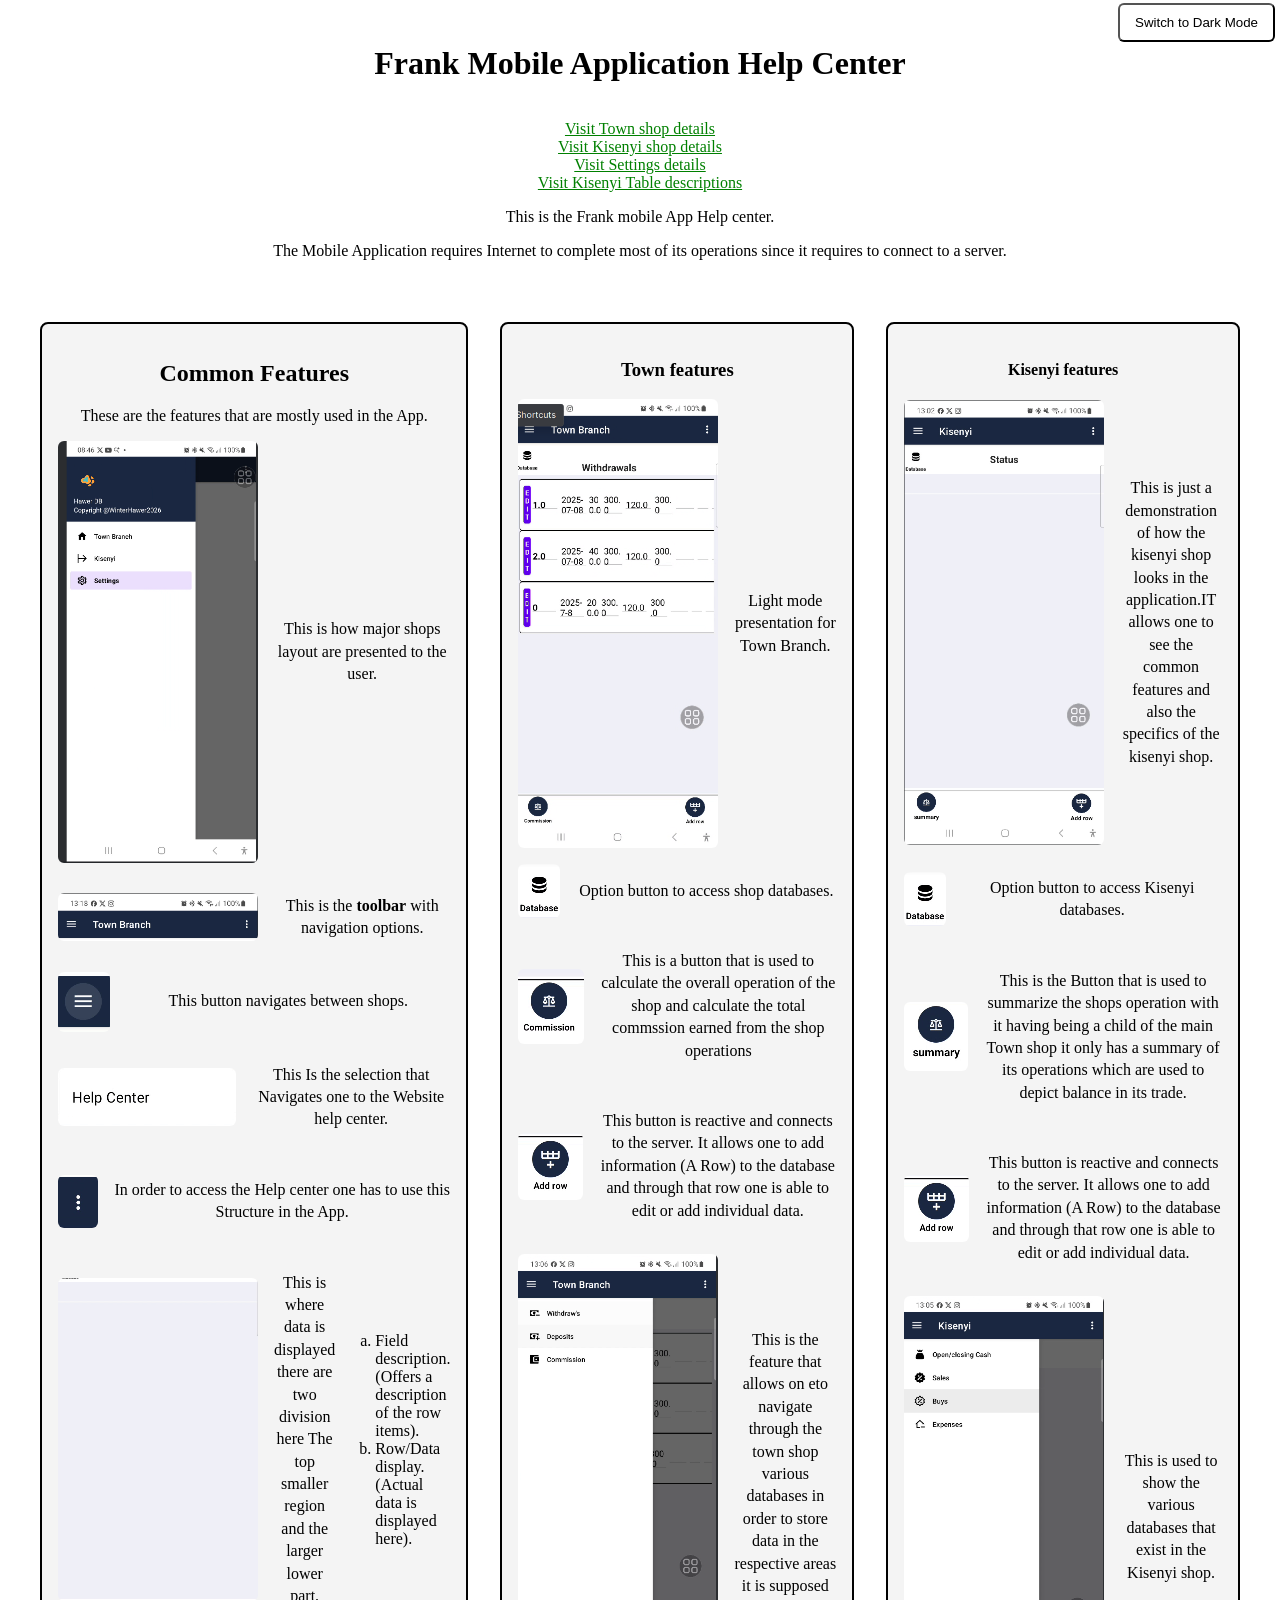
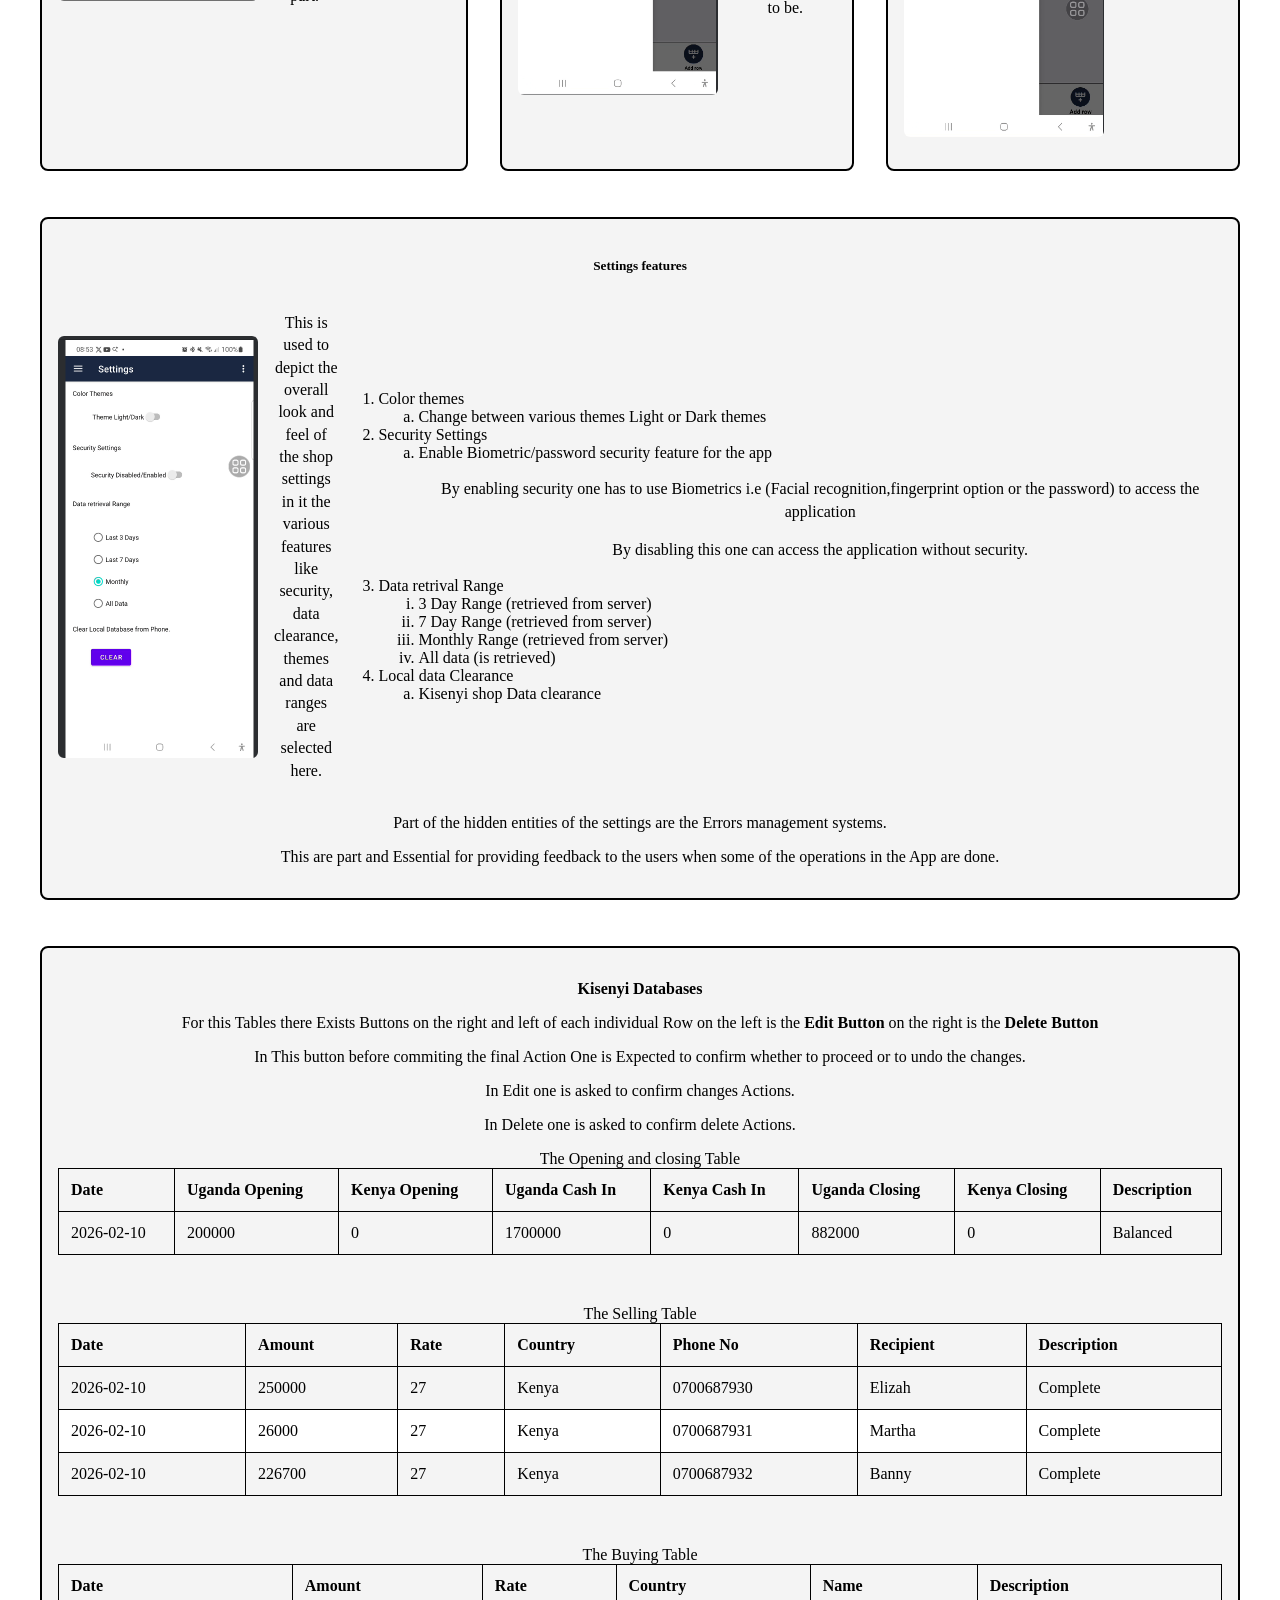
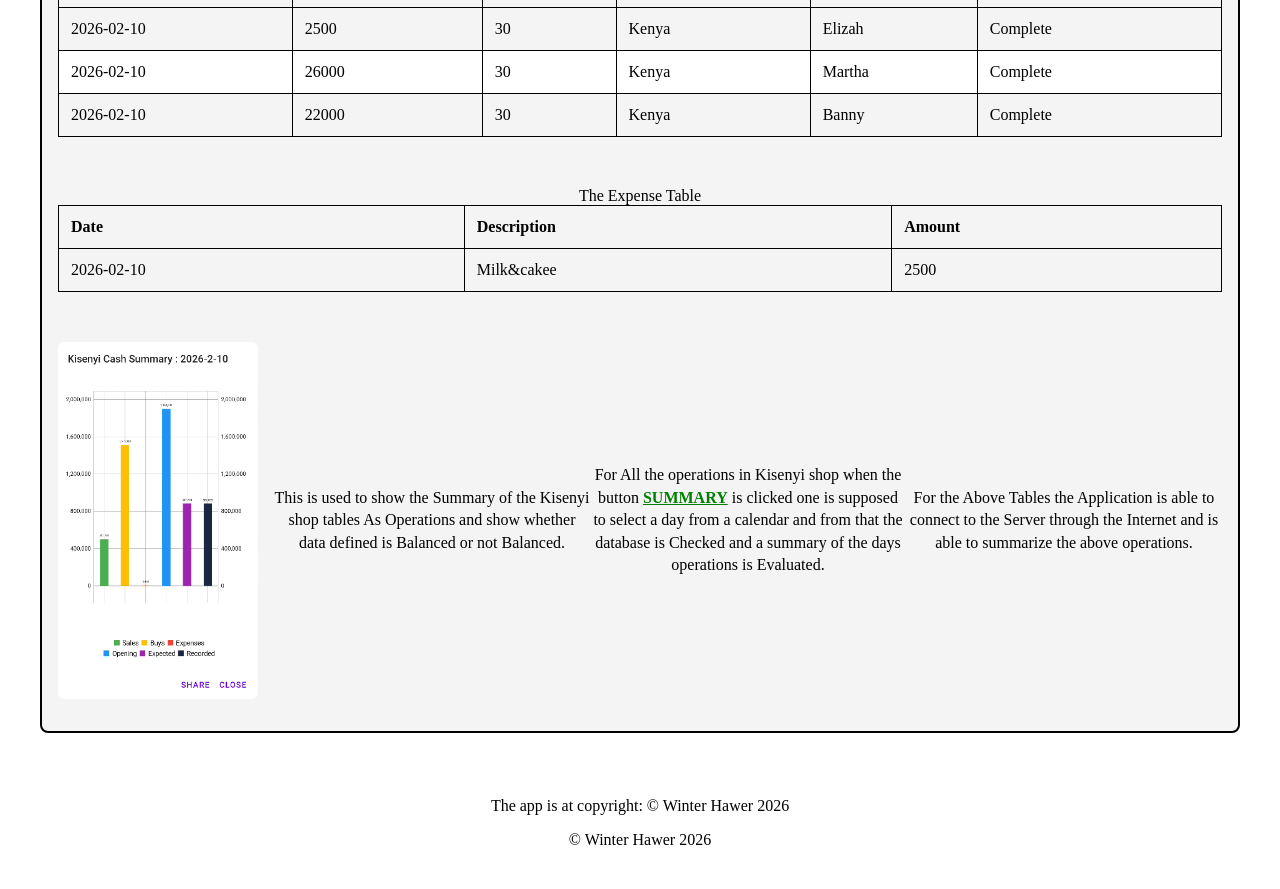
==== index.html @ 09b52923 "Update and rename helpcenter.html to index.html" ====
<!DOCTYPE html>
<html lang="en">
<head>
  <meta charset="utf-8">
  <meta name="viewport" content="width=device-width, initial-scale=1">
  <title>Help</title>
  <link rel="stylesheet" href="helpcentercss.css"> 
</head>

<body class="light">

<header>

    <h1>Frank Mobile Application Help Center</h1>
      <center>
    <button id="themeBtn">Switch to Dark Mode</button>
  </center>
</header>

<center>
<a href="#townsection">Visit Town shop details</a><br>
<a href="#kisenyisection">Visit Kisenyi shop details</a><br>
<a href="#settingssection">Visit Settings details</a><br>
<a href="#kisenyitablessection">Visit Kisenyi Table descriptions</a><br>
</center>

<center> <p>This is the Frank mobile App Help center.</p> </center>
<p>The Mobile Application requires Internet to complete most of its operations since it requires to connect to a server.</p>

<main>
  <div class="common">
    <h2>Common Features</h2>
    <p>These are the features that are mostly used in the App.</p>
    <div class="image-text">
      <img src="images/main option light.png"
           data-light="images/main option light.png"
           data-dark="images/main option dark.png"
           alt="Main option">
      <p>This is how major shops layout are presented to the user.</p>
    </div>


    <div class="image-text">
      <img src="images/toolbar.png"
           data-light="images/toolbar.png"
           data-dark="images/toolbar dark.png"
           alt="Toolbar">
      <p>This is the <b>toolbar</b> with navigation options.</p>
    </div>

  <div class="image-text">
      <img src="images/shops navigation.png"
           data-light="images/shops navigation.png"
           data-dark="images/shops navigation dark.png"
           alt="Shops navigation">
      <p>This button navigates between shops.</p>
    </div>


  <div class="image-text">
      <img src="images/helpcenter_light.png"
           data-light="images/helpcenter_light.png"
           data-dark="images/helpcenter_dark.png"
           alt="Shops navigation">
      <p>This Is the selection that Navigates one to the Website help center.</p>
    </div>

      <div class="image-text">
      <img src="images/helpcenter_access_light.png"
           data-light="images/helpcenter_access_light.png"
           data-dark="images/helpcenter_access_dark.png"
           alt="Shops navigation">
      <p>In order to access the Help center one has to use this Structure in the App.</p>
    </div>

    <div class="image-text">
      <img src="images/recycler_light.png"
           data-light="images/recycler_light.png"
           data-dark="images/recycler_dark.png"
           alt="Shops navigation">
      <p>This is where data is displayed there are two division here The top smaller region and the larger lower part.</p>
      <ol type="a">
        <li>Field description. (Offers a description of the row items).</li>
        <li>Row/Data display. (Actual data is displayed here).</li>
      </ol>
    </div>
  
  </div>



  <div class="townindividual" id="townsection">
    <h3>Town features</h3>
    <div class="image-text">
      <img src="images/town_light entry.png"
           data-light="images/town_light entry.png"
           data-dark="images/town entry.png"
           alt="Town entry">
      <p>Light mode presentation for Town Branch.</p>
    </div>

    <div class="image-text">
      <img src="images/databases.png"
           data-light="images/databases.png"
           data-dark="images/databases dark.png"
           alt="Databases">
      <p>Option button to access shop databases.</p>
    </div>

    <div class="image-text">
      <img src="images/commission.png"
           data-light="images/commission.png"
           data-dark="images/commission dark.png"
           alt="Commission">
           <p>This is a button that is used to calculate the overall operation of the shop and calculate the total commssion earned from the shop operations</p>
    </div>

    <div class="image-text">
      <img src="images/add row.png"
           data-light="images/add row.png"
           data-dark="images/add row dark.png"
           alt="Add row">
           <p>This button is reactive and connects to the server. It allows one to add information (A Row) to the database and through that row one is able to edit or add individual data.</p>
    </div>

    <div class="image-text">
      <img src="images/town option light.png"
           data-light="images/town option light.png"
           data-dark="images/town option dark.png"
           alt="Town option">
           <p>This is the feature that allows on eto navigate through the town shop various databases in order to store data in the respective areas it is supposed to be.</p>
    </div>
  </div>



  <div class="kisenyiindividual" id="kisenyisection">
    <h4>Kisenyi features</h4>
    <div class="image-text">
      <img src="images/kisenyi_light entry.png"
           data-light="images/kisenyi_light entry.png"
           data-dark="images/kisenyi entry.png"
           alt="Kisenyi entry">
           <p>This is just a demonstration of how the kisenyi shop looks in the application.IT allows one to see the common features and also the specifics of the kisenyi shop.</p>
    </div>

    <div class="image-text">
      <img src="images/databases.png"
           data-light="images/databases.png"
           data-dark="images/databases dark.png"
           alt="Databases Kisenyi">
      <p>Option button to access Kisenyi databases.</p>
    </div>

    <div class="image-text">
      <img src="images/summary.png"
           data-light="images/summary.png"
           data-dark="images/summary dark.png"
           alt="Summary" id="summarybtn">
           <p>This is the Button that is used to summarize the shops operation with it having being a child of the main Town shop it only has a summary of its operations which are used to depict balance in its trade.</p>
    </div>

    <div class="image-text">
      <img src="images/add row.png"
           data-light="images/add row.png"
           data-dark="images/add row dark.png"
           alt="Add row Kisenyi">
             <p>This button is reactive and connects to the server. It allows one to add information (A Row) to the database and through that row one is able to edit or add individual data.</p>
    </div>

    <div class="image-text">
      <img src="images/kisenyi option light.png"
           data-light="images/kisenyi option light.png"
           data-dark="images/kisenyi option dark.png"
           alt="Kisenyi option">
           <p>This is used to show the various databases that exist in the Kisenyi shop.</p>
    </div>
  </div>

  <div class="settingsindividual" id="settingssection">
    <h5>Settings features</h5>
    <div class="image-text">
      <img src="images/settings_light entry.png"
           data-light="images/settings_light entry.png"
           data-dark="images/settings entry.png"
           alt="Settings entry">

           <p>This is used to depict the overall look and feel of the shop settings in it the various features like security, data clearance, themes and data ranges are selected here.</p>

          <ol type="1">
            <li>Color themes</li>
            <ol type="a">
              <li>Change between various themes Light or Dark themes</li>
            </ol>

             <li>Security Settings</li>
            <ol type="a">
                <li>Enable Biometric/password security feature for the app</li>
                <p>By enabling security one has to use Biometrics i.e (Facial recognition,fingerprint option or the password) to access the application</p>
                <p>By disabling this one can access the application without security.</p>
            </ol>
             <li>Data retrival Range</li>
            <ol type="i">
                <li>3 Day Range (retrieved from server) </li>
                  <li>7 Day Range (retrieved from server) </li>
                    <li>Monthly Range (retrieved from server) </li>
                      <li>All data (is retrieved)</li>
            </ol>
             <li>Local data Clearance</li>
            <ol type="a">
                <li>Kisenyi shop Data clearance</li>
            </ol>

          </ol>
          </div>
          <p>Part of the hidden entities of the settings are the Errors management systems.</p>
          <p>This are part and Essential for providing feedback to the users when some of the operations in the App are done.</p>
  </div>



  <div class="kisenyitables" id="kisenyitablessection">
    <p><b>Kisenyi Databases</b></p>
    <p>For this Tables there Exists Buttons on the right and left of each individual Row on the left is the <b>Edit Button</b> on the right is the <b>Delete Button</b></p>
    <p>In This button before commiting the final Action One is Expected to confirm whether to proceed or to undo the changes.</p>
    <p>In Edit one is asked to confirm changes Actions.</p>
    <p>In Delete one is asked to confirm delete Actions.</p>

<div class="table-container">
<table >
    <caption>The Opening and closing Table</caption>
  <thead>
  <tr>
    <th>Date</th>
    <th>Uganda Opening</th>
    <th>Kenya Opening</th>
    <th>Uganda Cash In</th>
    <th>Kenya Cash In</th>
    <th>Uganda Closing</th>
    <th>Kenya Closing</th>
    <th>Description</th>
  </tr>
  </thead>
  <tbody>
<tr>
   <td>2026-02-10</td>
  <td>200000</td>
  <td>0</td>
  <td>1700000</td>
  <td>0</td>
  <td>882000</td>
  <td>0</td>
  <td>Balanced</td>
 </tr>
</tbody>
</table>
</div>
<br>

<div class="table-container">
<table >
    <caption>The Selling Table</caption>
  <thead>
  <tr>
    <th>Date</th>
    <th>Amount</th>
    <th>Rate</th>
    <th>Country</th>
    <th>Phone No</th>
    <th>Recipient</th>
    <th>Description</th>
   
  </tr>
</thead>
<tbody>
<tr>
  <td>2026-02-10</td>
  <td>250000</td>
  <td>27</td>
  <td>Kenya</td>
  <td>0700687930</td>
  <td>Elizah</td>
  <td>Complete</td>
 
</tr>
<tr>
  <td>2026-02-10</td>
  <td>26000</td>
  <td>27</td>
  <td>Kenya</td>
  <td>0700687931</td>
  <td>Martha</td>
  <td>Complete</td>
 
</tr>
<tr>
  <td>2026-02-10</td>
  <td>226700</td>
  <td>27</td>
  <td>Kenya</td>
  <td>0700687932</td>
  <td>Banny</td>
  <td>Complete</td>
 
</tr>
</tbody>
</table>
</div>
<br>

<div class="table-container">
<table>
    <caption>The Buying Table</caption>
  <thead>
  <tr>
    <th>Date</th>
    <th>Amount</th>
    <th>Rate</th>
    <th>Country</th>
    <th>Name</th>
    <th>Description</th>
     </tr>
     </thead>
     <tbody>
<tr>
  <td>2026-02-10</td>
  <td>2500</td>
  <td>30</td>
  <td>Kenya</td>
  <td>Elizah</td>
  <td>Complete</td>

</tr>
<tr>
  <td>2026-02-10</td>
  <td>26000</td>
  <td>30</td>
  <td>Kenya</td>
  <td>Martha</td>
  <td>Complete</td>

</tr>
<tr>
  <td>2026-02-10</td>
  <td>22000</td>
  <td>30</td>
  <td>Kenya</td>
  <td>Banny</td>
  <td>Complete</td>

</tr>
</tbody>
</table>
</div>
<br>

<div class="table-container">
<table >
  <caption>The Expense Table</caption>
  <thead>
  <tr>
    <th>Date</th>
    <th>Description</th>
    <th>Amount</th>
       </tr>
  </thead>
  <tbody>
<tr>
  <td>2026-02-10</td>
  <td>Milk&cakee</td>
  <td>2500</td>  
</tr>
</tbody>
</table>
</div>

<br>
    <div class="image-text">
      <img src="images/summarylight.png"
           data-light="images/summarylight.png"
           data-dark="images/summarydark.png"
           alt="Kisenyi Summaries">
           <p>This is used to show the Summary of the Kisenyi shop tables As Operations and show whether data defined is Balanced or not Balanced.</p>
           <p>For All the operations in Kisenyi shop when the button <b><a href="#summarybtn">SUMMARY</a></b> is clicked one is supposed to select a day from a calendar and from that the database is Checked and a summary of the days operations is Evaluated.</p>
           <p>For the Above Tables the Application is able to connect to the Server through the Internet and is able to summarize the above operations.</p>
    </div>
  </div>
</main>

<footer>
  <p>The app is at copyright: &copy; Winter Hawer 2026</p>
  <p>&copy; Winter Hawer 2026</p>
</footer>
<button id="backToTop" title="Go to top">↑</button>
<script src="helpcenterjs.js"></script>

</body>
</html>
---- helpcentercss.css ----
:root {
  --bg-color: #ffffff;
  --text-color: #000000;
  --card-bg: #f4f4f4;
  --card-border: #000000;

}

body.light {
  --bg-color: #ffffff;
  --text-color: #000000;
  --card-bg: #f4f4f4;
  --card-border: #000000;
}

body.dark {
  --bg-color: #121212;
  --text-color: #f0f0f0;
  --card-bg: #1e1e1e;   /* darker card background */
  --card-border: #f0f0f0; /* lighter border for contrast */
}

body {
  background-color: var(--bg-color);
  color: var(--text-color);
  transition: background-color 0.3s, color 0.3s;

}

header, footer {
  background: var(--bg-color);
  color: var(--text-color);
  text-align: center;
  padding: 1rem;
}


a {
  color: green;       /* default link color */
  text-decoration: underline;
  transition: color 0.3s;
}

a:visited {
  color: lawngreen;       /* visited link color */
}

a:hover {
  color: goldenrod;               /* hover color */
}

a:active {
  color: darkorange;              /* active (clicked) color */
}


main {
  display: flex;
  flex-wrap: wrap;
  padding: 1rem;
}

h1,h2,h3,h4,h5 {
  text-align: center;
  font-weight: bold;
}
p{
  text-align: center;
}

.image-text {
  display: flex;
  align-items: center;
  margin: 1rem 0;
}

.image-text img {
  max-width: 200px;
  height: auto;
  margin-right: 1rem;
  border-radius: 6px;
}

.image-text p {
  flex: 1;
  font-size: 1rem;
  line-height: 1.4;
}

@media (max-width: 600px) {
  .image-text {
    flex-direction: column;
    align-items: flex-start;
  }
  .image-text img {
    margin-right: 0;
    margin-bottom: 0.5rem;
    max-width: 100%;
  }
}

/* Cards now use dynamic variables */
.common,
.townindividual,
.kisenyiindividual,
.settingsindividual,
.kisenyitables {
  flex: 1 1 300px;
  margin: 1rem;
  padding: 1rem;
  background: var(--card-bg);
  border-radius: 8px;
  border: 2px solid var(--card-border);
  margin-top: 30px;
}

img {
  max-width: 100%;
  height: auto;
  border-radius: 4px;
}

@media (max-width: 600px) {
  header, footer {
    font-size: 0.9rem;
  }
  .card {
    flex: 1 1 100%;
  }
}

.table-container {
  width: 100%;
  overflow-x: auto;   /* allows horizontal scroll on small screens */
  margin: 1rem 0;
}

table {
  width: 100%;
  border-collapse: collapse;
  min-width: 300px;   /* ensures readability on very small screens */
}
caption{
  font-family: cursive;
}

thead {
  background-color: var(--card-bg);
}

th, td {
  border: 1px solid var(--card-border);
  padding: 0.75rem;
  text-align: left;
  color: var(--text-color);
}

tr:nth-child(even) {
  background-color: var(--bg-color);
}

tr:hover {
  background-color: rgba(0,0,0,0.05);
}

/* Responsive adjustments */
@media (max-width: 600px) {
  table, thead, tbody, th, td, tr {
    display: block;   /* stack cells vertically */
  }

  thead {
    display: none;    /* hide header row on small screens */
  }

  tr {
    margin-bottom: 1rem;
    border: 1px solid var(--card-border);
    border-radius: 6px;
    padding: 0.5rem;
  }

  td {
    border: none;
    position: relative;
    padding-left: 50%;
  }

  td::before {
    position: absolute;
    left: 0.5rem;
    top: 0;
    white-space: nowrap;
    font-weight: bold;
    color: var(--text-color);
    content: attr(data-label); /* show header label */
  }
}



#backToTop {
  display: none;              /* hidden by default */
  position: fixed;            /* stays in place */
  bottom: 50px;               /* distance from bottom */
  right: 5px;                /* distance from right */
  z-index: 99;                /* on top of other elements */
  font-size: 18px;
  border: none;
  outline: none;
  background-color: var(--card-border);
  color: var(--bg-color);
  cursor: pointer;
  padding: 12px;
  border-radius: 30%;
  transition: background-color 0.3s;
}

#backToTop:hover {
  background-color: #555;
}


#themeBtn {
  position: fixed;       /* stays in place */
  top: 3px;             /* distance from top */
  right: 5px;           /* distance from right */
  z-index: 100;          /* ensures it’s above other elements */
  padding: 10px 15px;
  border: 2px solid --card-border;
  border-radius: 6px;
  background: var(--bg-color);
  color: var(--text-color);           /* adapts to theme */
  cursor: pointer;
  transition: background-color 0.3s, color 0.3s;
}

#themeBtn:hover {
  background-color: #555;
}
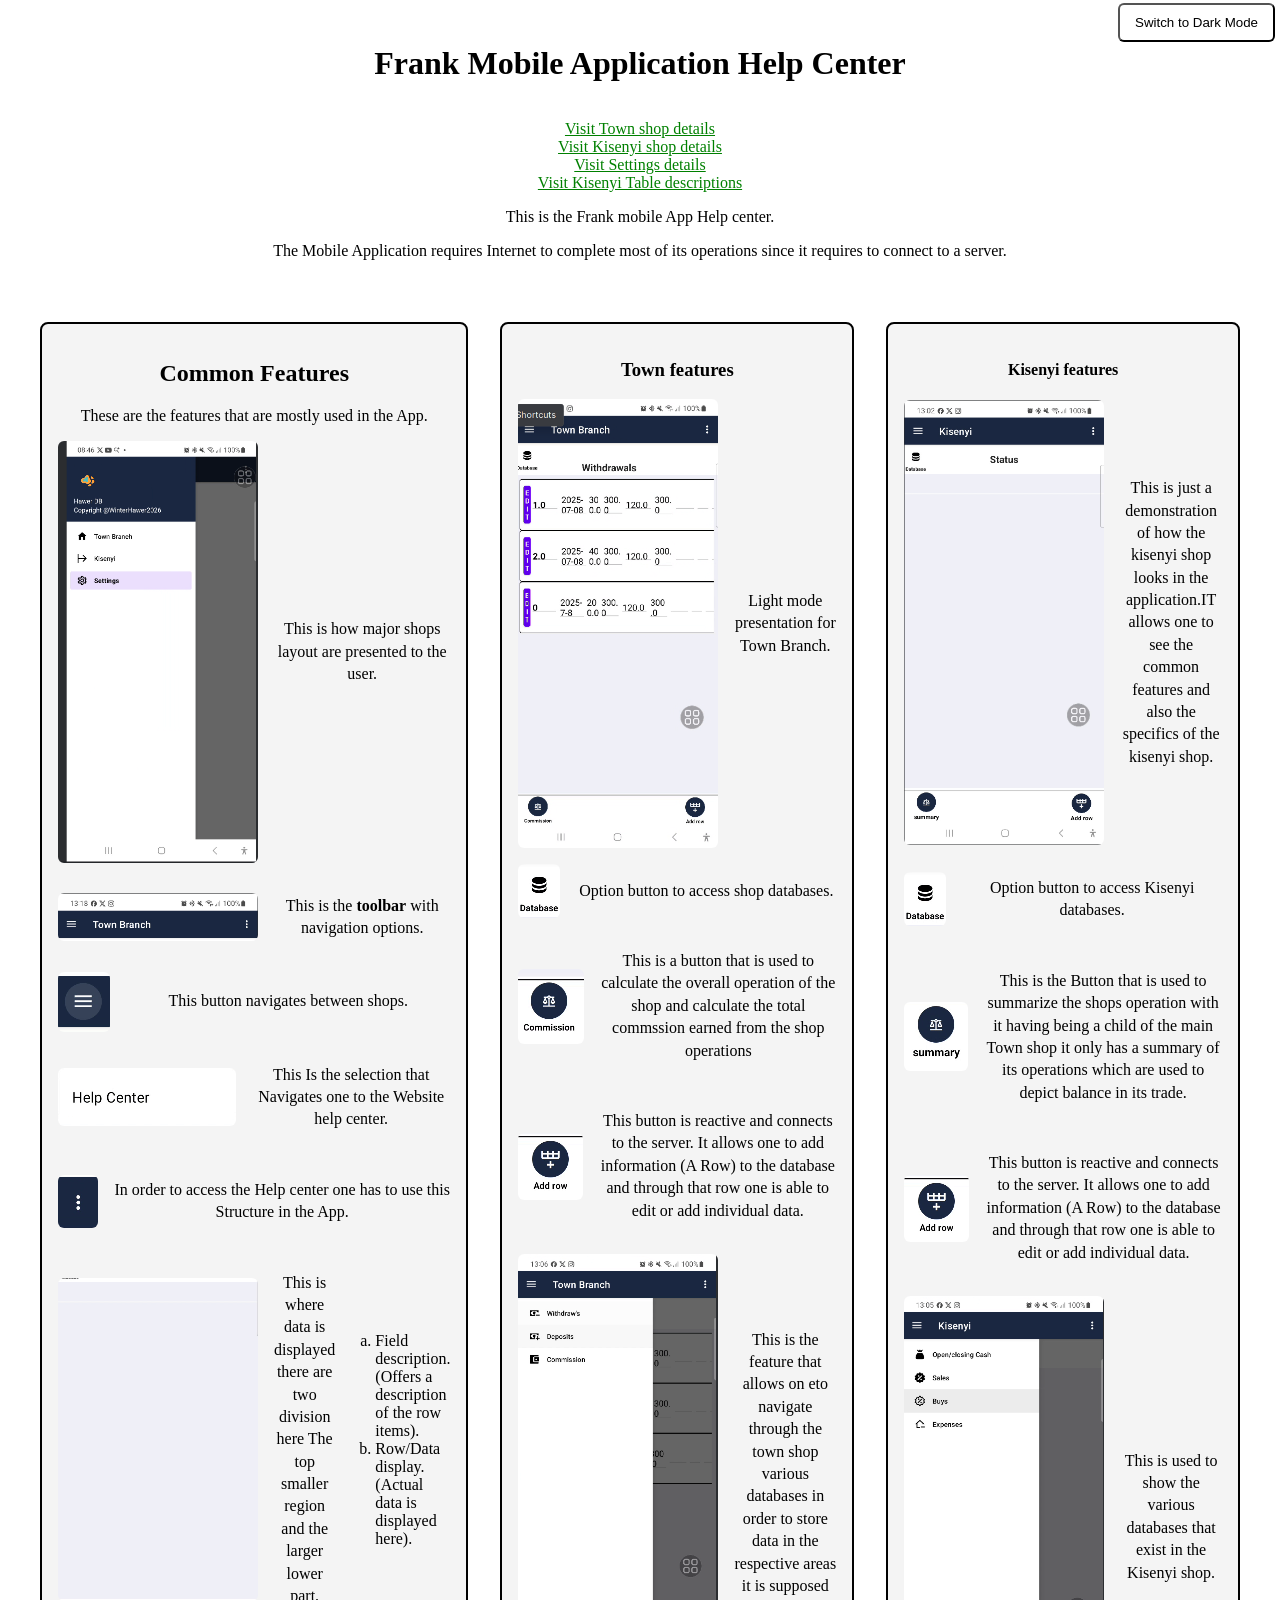
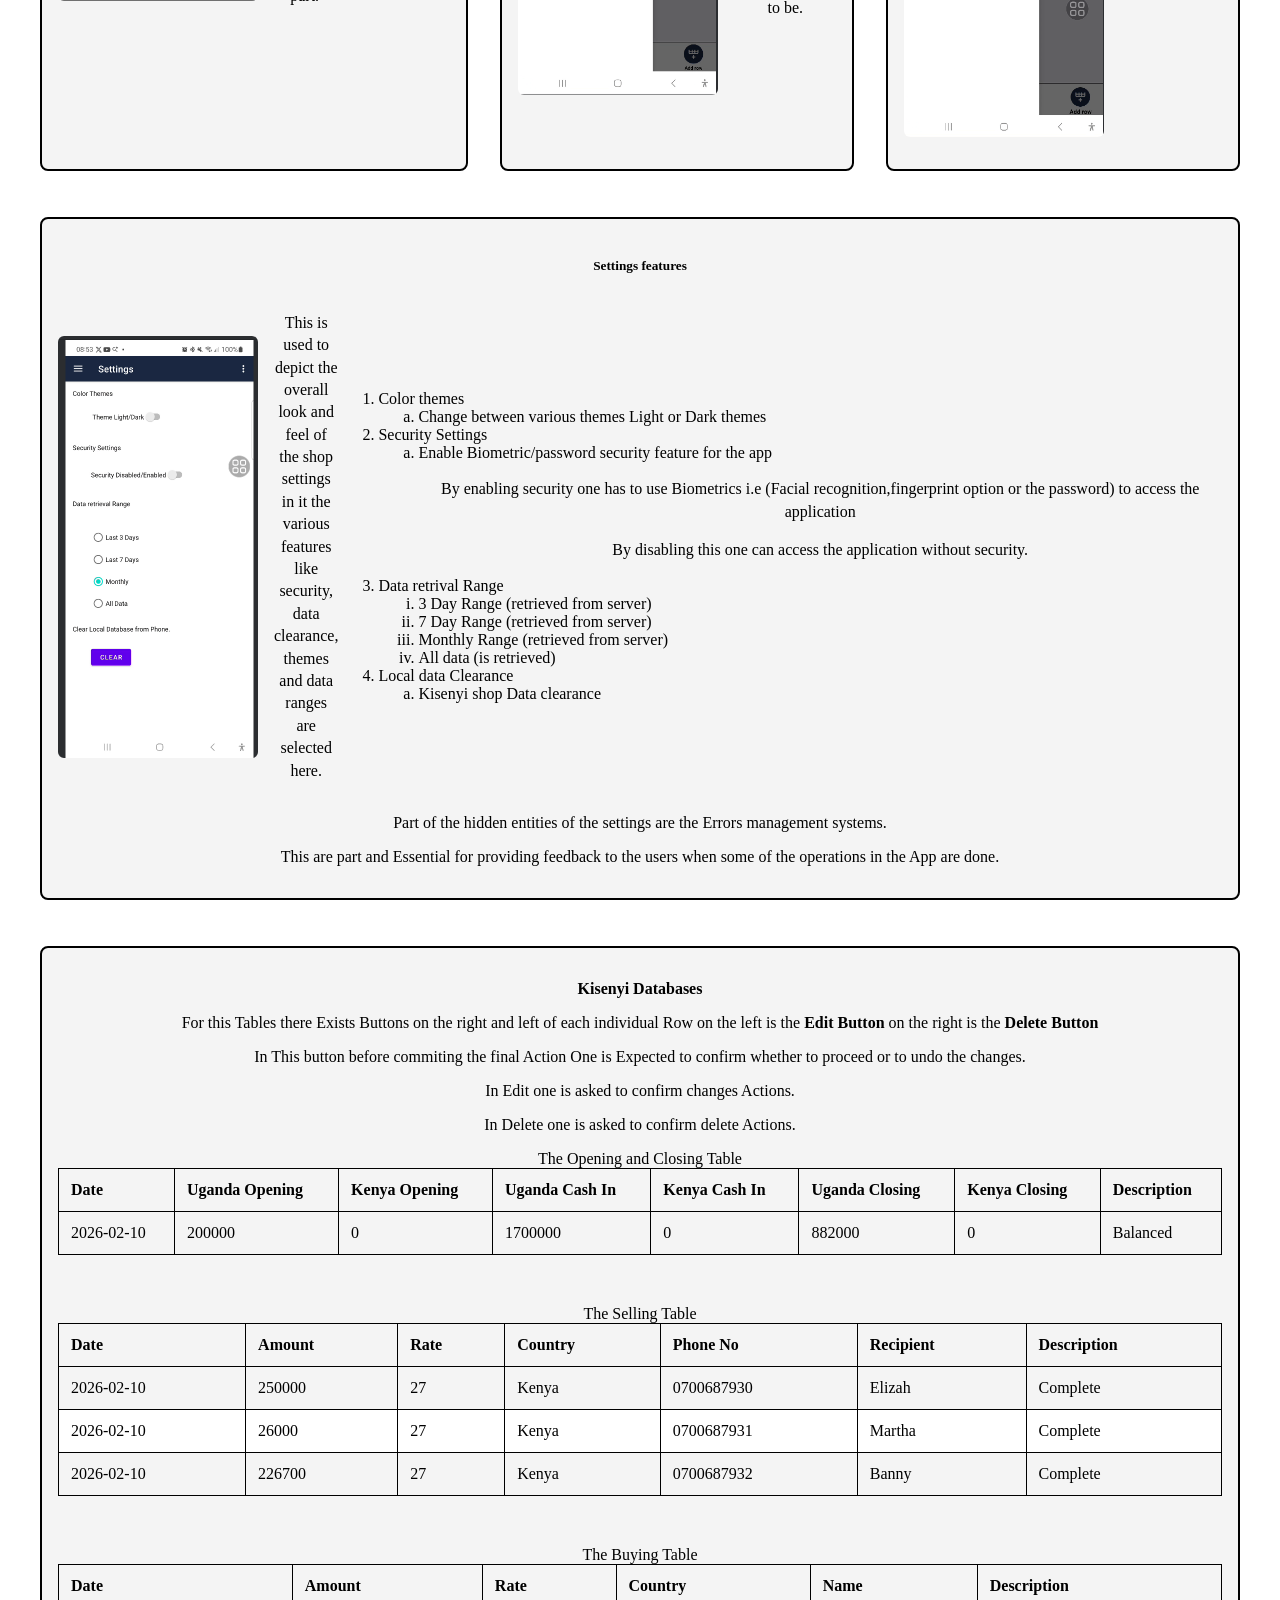
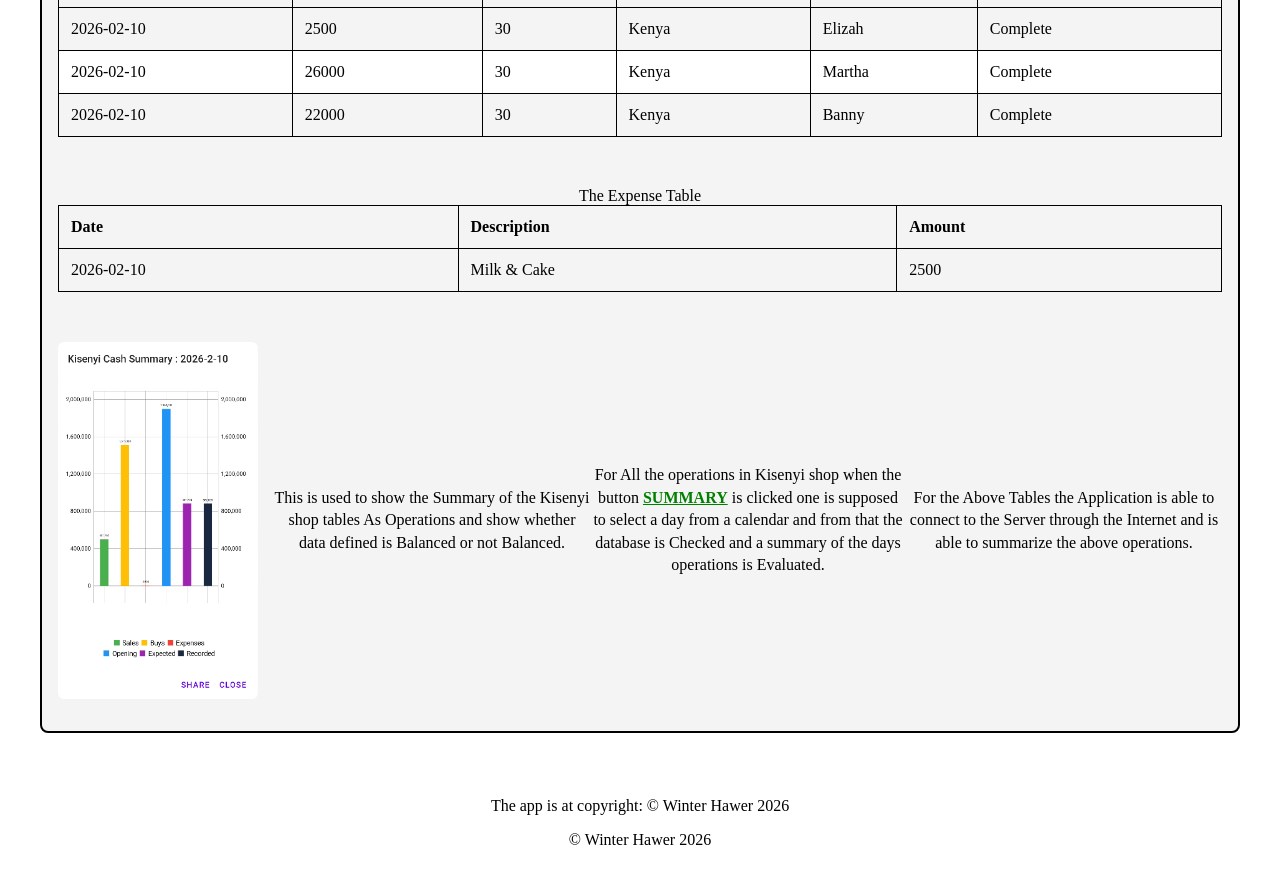
==== commit 97db5d0a: "Update index.html" ====
--- a/index.html
+++ b/index.html
@@ -227,153 +227,142 @@
     <p>In Delete one is asked to confirm delete Actions.</p>
 
 <div class="table-container">
-<table >
-    <caption>The Opening and closing Table</caption>
-  <thead>
-  <tr>
-    <th>Date</th>
-    <th>Uganda Opening</th>
-    <th>Kenya Opening</th>
-    <th>Uganda Cash In</th>
-    <th>Kenya Cash In</th>
-    <th>Uganda Closing</th>
-    <th>Kenya Closing</th>
-    <th>Description</th>
-  </tr>
-  </thead>
-  <tbody>
-<tr>
-   <td>2026-02-10</td>
-  <td>200000</td>
-  <td>0</td>
-  <td>1700000</td>
-  <td>0</td>
-  <td>882000</td>
-  <td>0</td>
-  <td>Balanced</td>
- </tr>
-</tbody>
-</table>
+  <table>
+    <caption>The Opening and Closing Table</caption>
+    <thead>
+      <tr>
+        <th>Date</th>
+        <th>Uganda Opening</th>
+        <th>Kenya Opening</th>
+        <th>Uganda Cash In</th>
+        <th>Kenya Cash In</th>
+        <th>Uganda Closing</th>
+        <th>Kenya Closing</th>
+        <th>Description</th>
+      </tr>
+    </thead>
+    <tbody>
+      <tr>
+        <td data-label="Date">2026-02-10</td>
+        <td data-label="Uganda Opening">200000</td>
+        <td data-label="Kenya Opening">0</td>
+        <td data-label="Uganda Cash In">1700000</td>
+        <td data-label="Kenya Cash In">0</td>
+        <td data-label="Uganda Closing">882000</td>
+        <td data-label="Kenya Closing">0</td>
+        <td data-label="Description">Balanced</td>
+      </tr>
+    </tbody>
+  </table>
 </div>
 <br>
-
 <div class="table-container">
-<table >
+  <table>
     <caption>The Selling Table</caption>
-  <thead>
-  <tr>
-    <th>Date</th>
-    <th>Amount</th>
-    <th>Rate</th>
-    <th>Country</th>
-    <th>Phone No</th>
-    <th>Recipient</th>
-    <th>Description</th>
-   
-  </tr>
-</thead>
-<tbody>
-<tr>
-  <td>2026-02-10</td>
-  <td>250000</td>
-  <td>27</td>
-  <td>Kenya</td>
-  <td>0700687930</td>
-  <td>Elizah</td>
-  <td>Complete</td>
- 
-</tr>
-<tr>
-  <td>2026-02-10</td>
-  <td>26000</td>
-  <td>27</td>
-  <td>Kenya</td>
-  <td>0700687931</td>
-  <td>Martha</td>
-  <td>Complete</td>
- 
-</tr>
-<tr>
-  <td>2026-02-10</td>
-  <td>226700</td>
-  <td>27</td>
-  <td>Kenya</td>
-  <td>0700687932</td>
-  <td>Banny</td>
-  <td>Complete</td>
- 
-</tr>
-</tbody>
-</table>
+    <thead>
+      <tr>
+        <th>Date</th>
+        <th>Amount</th>
+        <th>Rate</th>
+        <th>Country</th>
+        <th>Phone No</th>
+        <th>Recipient</th>
+        <th>Description</th>
+      </tr>
+    </thead>
+    <tbody>
+      <tr>
+        <td data-label="Date">2026-02-10</td>
+        <td data-label="Amount">250000</td>
+        <td data-label="Rate">27</td>
+        <td data-label="Country">Kenya</td>
+        <td data-label="Phone No">0700687930</td>
+        <td data-label="Recipient">Elizah</td>
+        <td data-label="Description">Complete</td>
+      </tr>
+      <tr>
+        <td data-label="Date">2026-02-10</td>
+        <td data-label="Amount">26000</td>
+        <td data-label="Rate">27</td>
+        <td data-label="Country">Kenya</td>
+        <td data-label="Phone No">0700687931</td>
+        <td data-label="Recipient">Martha</td>
+        <td data-label="Description">Complete</td>
+      </tr>
+      <tr>
+        <td data-label="Date">2026-02-10</td>
+        <td data-label="Amount">226700</td>
+        <td data-label="Rate">27</td>
+        <td data-label="Country">Kenya</td>
+        <td data-label="Phone No">0700687932</td>
+        <td data-label="Recipient">Banny</td>
+        <td data-label="Description">Complete</td>
+      </tr>
+    </tbody>
+  </table>
 </div>
 <br>
-
 <div class="table-container">
-<table>
+  <table>
     <caption>The Buying Table</caption>
-  <thead>
-  <tr>
-    <th>Date</th>
-    <th>Amount</th>
-    <th>Rate</th>
-    <th>Country</th>
-    <th>Name</th>
-    <th>Description</th>
-     </tr>
-     </thead>
-     <tbody>
-<tr>
-  <td>2026-02-10</td>
-  <td>2500</td>
-  <td>30</td>
-  <td>Kenya</td>
-  <td>Elizah</td>
-  <td>Complete</td>
-
-</tr>
-<tr>
-  <td>2026-02-10</td>
-  <td>26000</td>
-  <td>30</td>
-  <td>Kenya</td>
-  <td>Martha</td>
-  <td>Complete</td>
-
-</tr>
-<tr>
-  <td>2026-02-10</td>
-  <td>22000</td>
-  <td>30</td>
-  <td>Kenya</td>
-  <td>Banny</td>
-  <td>Complete</td>
-
-</tr>
-</tbody>
-</table>
+    <thead>
+      <tr>
+        <th>Date</th>
+        <th>Amount</th>
+        <th>Rate</th>
+        <th>Country</th>
+        <th>Name</th>
+        <th>Description</th>
+      </tr>
+    </thead>
+    <tbody>
+      <tr>
+        <td data-label="Date">2026-02-10</td>
+        <td data-label="Amount">2500</td>
+        <td data-label="Rate">30</td>
+        <td data-label="Country">Kenya</td>
+        <td data-label="Name">Elizah</td>
+        <td data-label="Description">Complete</td>
+      </tr>
+      <tr>
+        <td data-label="Date">2026-02-10</td>
+        <td data-label="Amount">26000</td>
+        <td data-label="Rate">30</td>
+        <td data-label="Country">Kenya</td>
+        <td data-label="Name">Martha</td>
+        <td data-label="Description">Complete</td>
+      </tr>
+      <tr>
+        <td data-label="Date">2026-02-10</td>
+        <td data-label="Amount">22000</td>
+        <td data-label="Rate">30</td>
+        <td data-label="Country">Kenya</td>
+        <td data-label="Name">Banny</td>
+        <td data-label="Description">Complete</td>
+      </tr>
+    </tbody>
+  </table>
 </div>
 <br>
-
 <div class="table-container">
-<table >
-  <caption>The Expense Table</caption>
-  <thead>
-  <tr>
-    <th>Date</th>
-    <th>Description</th>
-    <th>Amount</th>
-       </tr>
-  </thead>
-  <tbody>
-<tr>
-  <td>2026-02-10</td>
-  <td>Milk&cakee</td>
-  <td>2500</td>  
-</tr>
-</tbody>
-</table>
+  <table>
+    <caption>The Expense Table</caption>
+    <thead>
+      <tr>
+        <th>Date</th>
+        <th>Description</th>
+        <th>Amount</th>
+      </tr>
+    </thead>
+    <tbody>
+      <tr>
+        <td data-label="Date">2026-02-10</td>
+        <td data-label="Description">Milk & Cake</td>
+        <td data-label="Amount">2500</td>
+      </tr>
+    </tbody>
+  </table>
 </div>
-
 <br>
     <div class="image-text">
       <img src="images/summarylight.png"
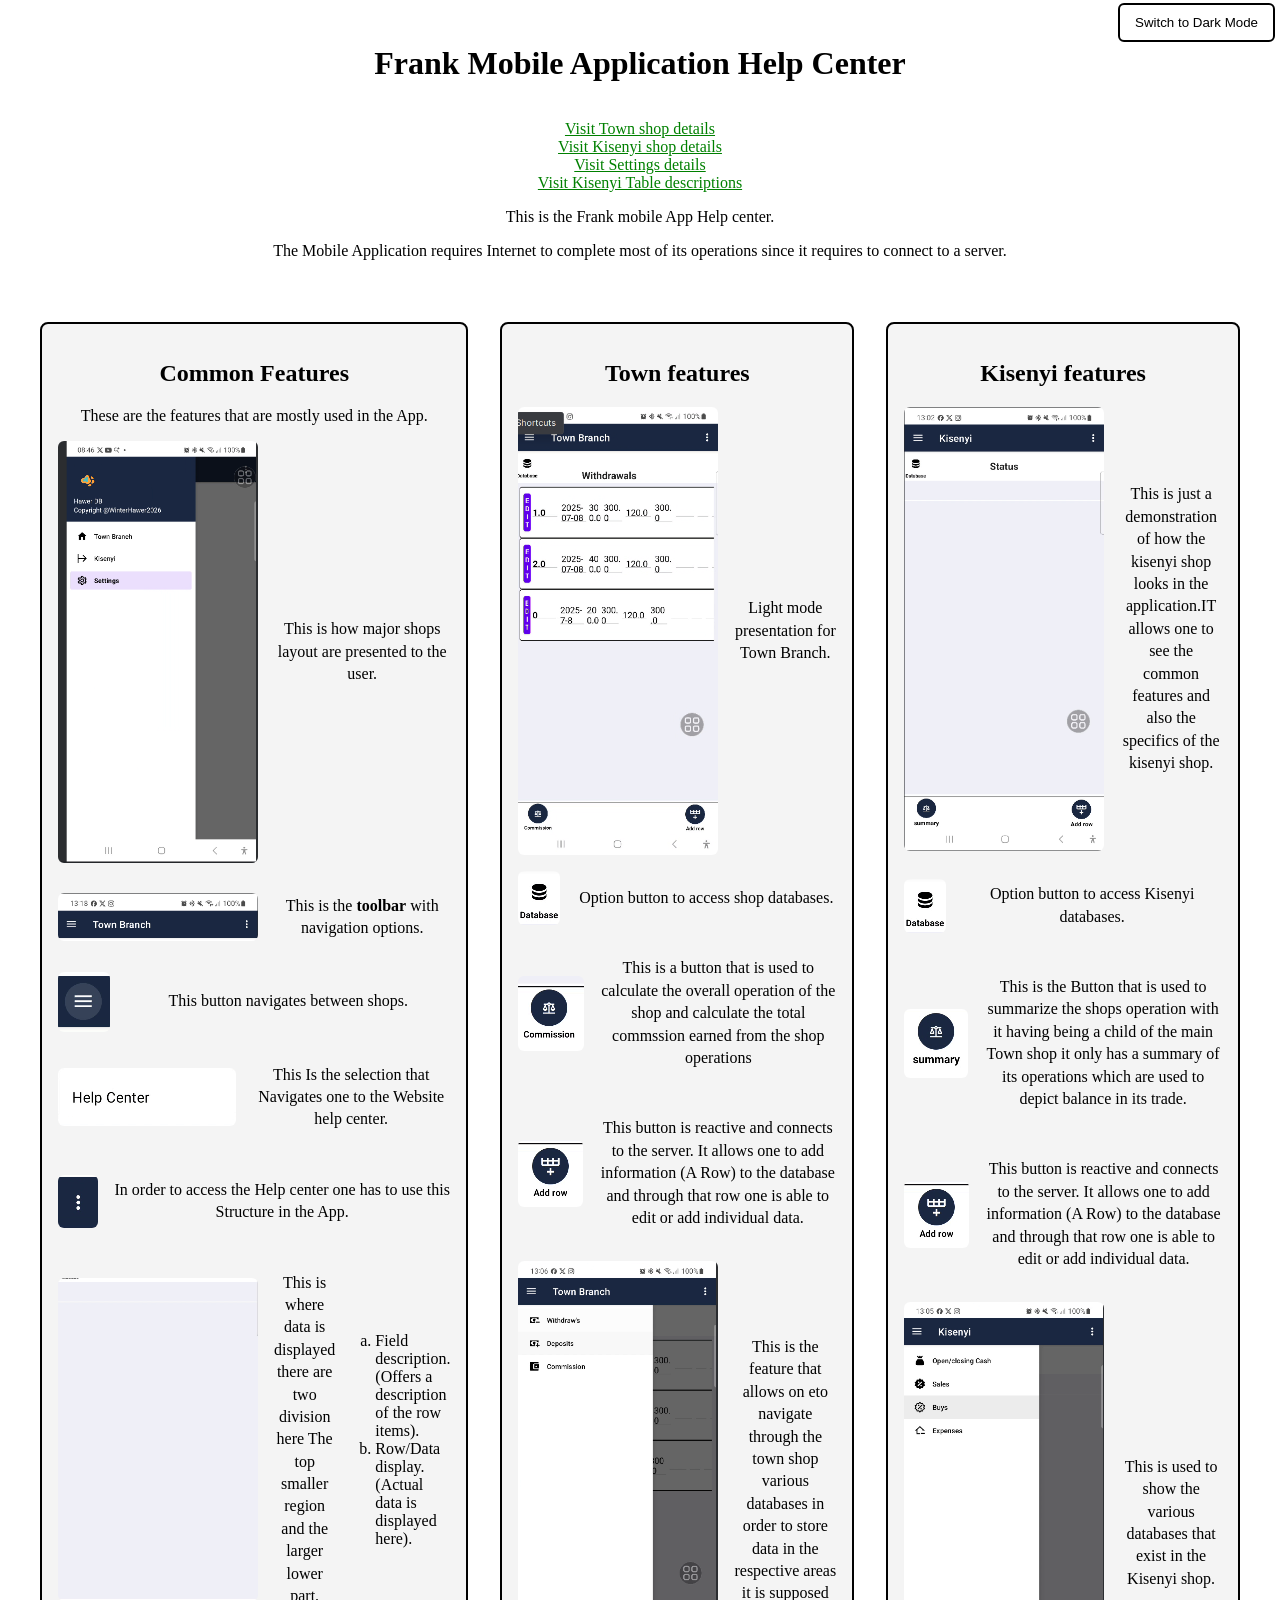
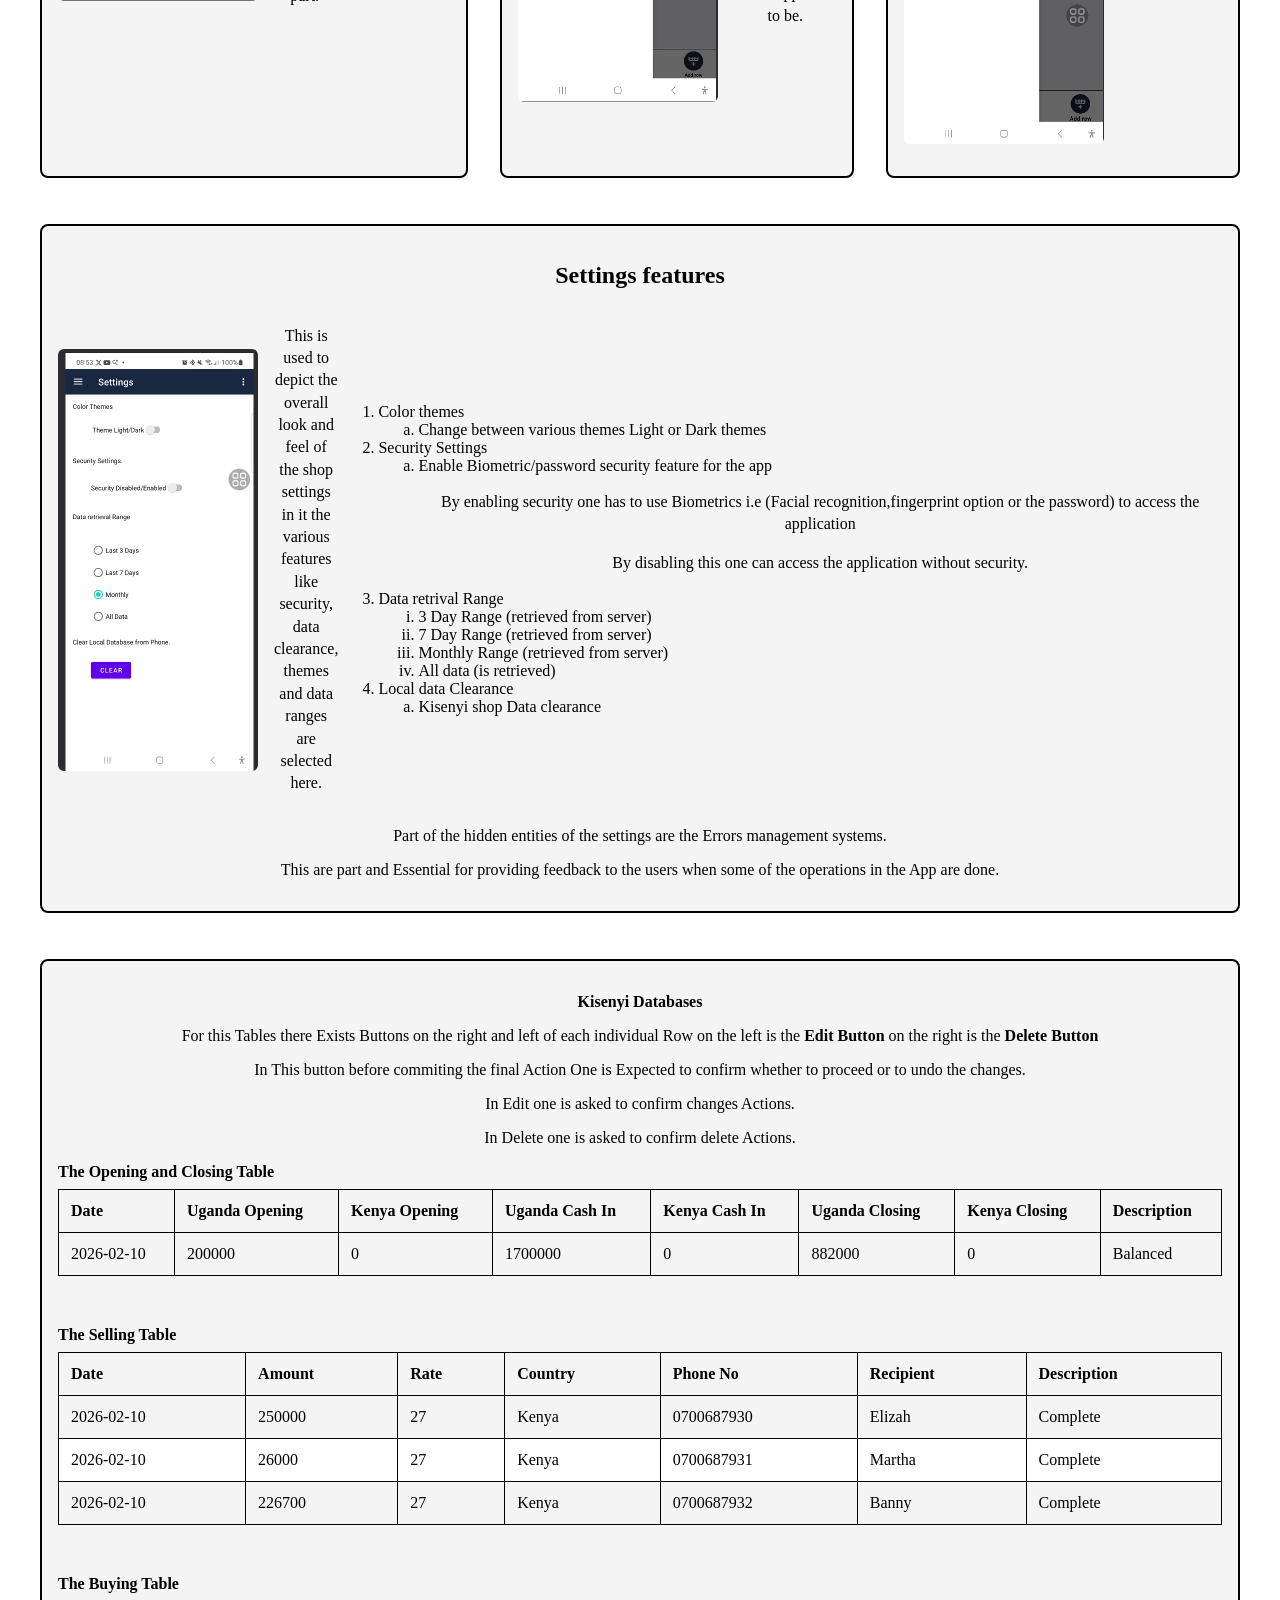
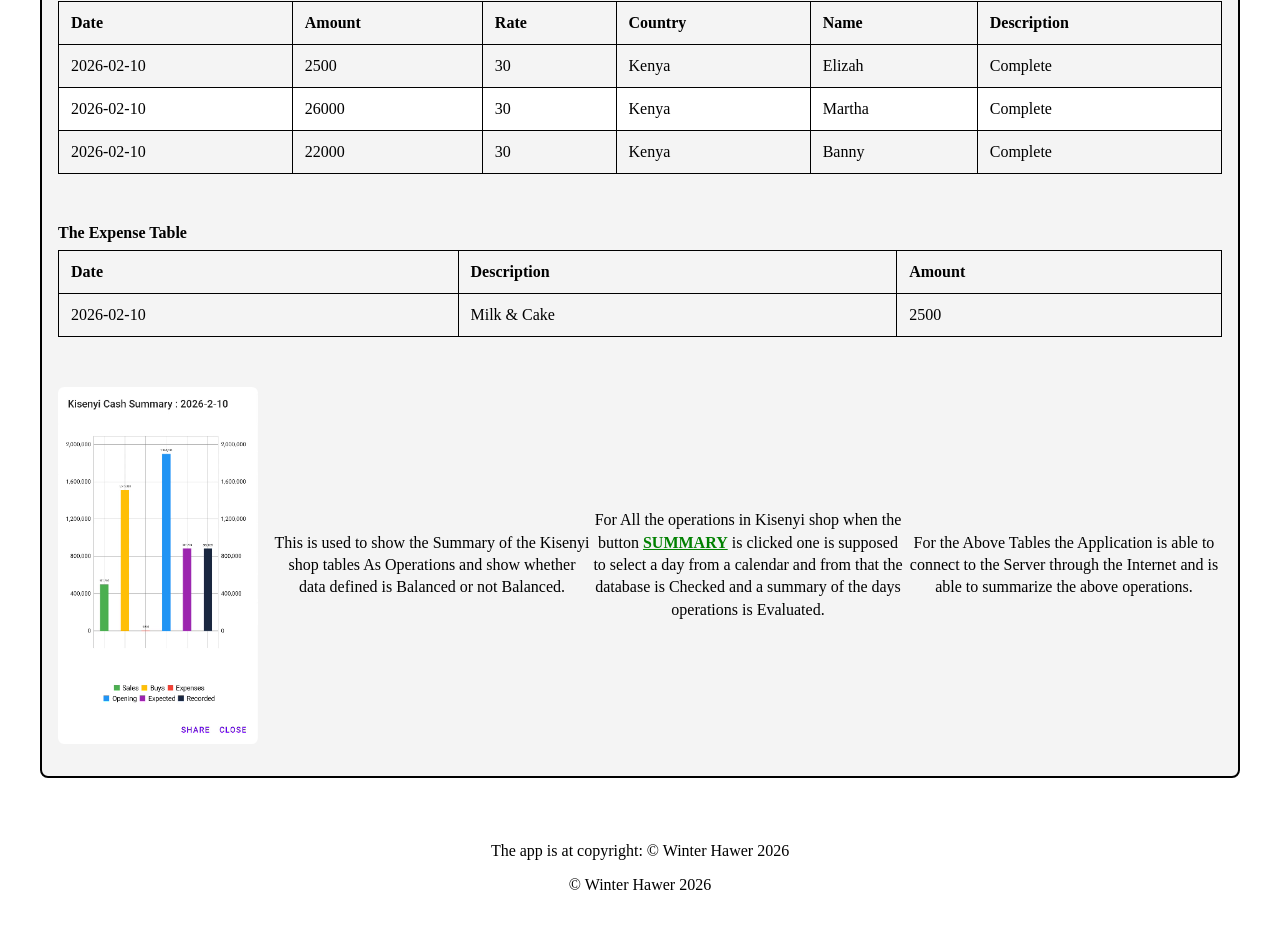
==== commit ce83fdeb: "Update index.html" ====
--- a/index.html
+++ b/index.html
@@ -90,7 +90,7 @@
 
 
   <div class="townindividual" id="townsection">
-    <h3>Town features</h3>
+    <h2>Town features</h2>
     <div class="image-text">
       <img src="images/town_light entry.png"
            data-light="images/town_light entry.png"
@@ -135,7 +135,7 @@
 
 
   <div class="kisenyiindividual" id="kisenyisection">
-    <h4>Kisenyi features</h4>
+    <h2>Kisenyi features</h2>
     <div class="image-text">
       <img src="images/kisenyi_light entry.png"
            data-light="images/kisenyi_light entry.png"
@@ -178,7 +178,7 @@
   </div>
 
   <div class="settingsindividual" id="settingssection">
-    <h5>Settings features</h5>
+    <h2>Settings features</h2>
     <div class="image-text">
       <img src="images/settings_light entry.png"
            data-light="images/settings_light entry.png"
--- a/helpcentercss.css
+++ b/helpcentercss.css
@@ -3,7 +3,6 @@
   --text-color: #000000;
   --card-bg: #f4f4f4;
   --card-border: #000000;
-
 }
 
 body.light {
@@ -24,7 +23,6 @@
   background-color: var(--bg-color);
   color: var(--text-color);
   transition: background-color 0.3s, color 0.3s;
-
 }
 
 header, footer {
@@ -34,25 +32,23 @@
   padding: 1rem;
 }
 
-
 a {
-  color: green;       /* default link color */
+  color: green;
   text-decoration: underline;
   transition: color 0.3s;
 }
 
 a:visited {
-  color: lawngreen;       /* visited link color */
+  color: lawngreen;
 }
 
 a:hover {
-  color: goldenrod;               /* hover color */
+  color: goldenrod;
 }
 
 a:active {
-  color: darkorange;              /* active (clicked) color */
-}
-
+  color: darkorange;
+}
 
 main {
   display: flex;
@@ -64,7 +60,8 @@
   text-align: center;
   font-weight: bold;
 }
-p{
+
+p {
   text-align: center;
 }
 
@@ -131,17 +128,22 @@
 
 .table-container {
   width: 100%;
-  overflow-x: auto;   /* allows horizontal scroll on small screens */
+  overflow-x: auto;
   margin: 1rem 0;
 }
 
 table {
   width: 100%;
   border-collapse: collapse;
-  min-width: 300px;   /* ensures readability on very small screens */
-}
-caption{
+  min-width: 300px;
+}
+
+caption {
   font-family: cursive;
+  font-weight: bold;
+  margin-bottom: 0.5rem;
+  text-align: left;
+  color: var(--text-color);
 }
 
 thead {
@@ -163,14 +165,14 @@
   background-color: rgba(0,0,0,0.05);
 }
 
-/* Responsive adjustments */
+/* Responsive adjustments for tables */
 @media (max-width: 600px) {
   table, thead, tbody, th, td, tr {
-    display: block;   /* stack cells vertically */
+    display: block;
   }
 
   thead {
-    display: none;    /* hide header row on small screens */
+    display: none; /* hide header row */
   }
 
   tr {
@@ -178,12 +180,14 @@
     border: 1px solid var(--card-border);
     border-radius: 6px;
     padding: 0.5rem;
+    background: var(--card-bg);
   }
 
   td {
     border: none;
     position: relative;
     padding-left: 50%;
+    margin-bottom: 0.5rem;
   }
 
   td::before {
@@ -193,18 +197,16 @@
     white-space: nowrap;
     font-weight: bold;
     color: var(--text-color);
-    content: attr(data-label); /* show header label */
-  }
-}
-
-
+    content: attr(data-label);
+  }
+}
 
 #backToTop {
-  display: none;              /* hidden by default */
-  position: fixed;            /* stays in place */
-  bottom: 50px;               /* distance from bottom */
-  right: 5px;                /* distance from right */
-  z-index: 99;                /* on top of other elements */
+  display: none;
+  position: fixed;
+  bottom: 50px;
+  right: 5px;
+  z-index: 99;
   font-size: 18px;
   border: none;
   outline: none;
@@ -220,17 +222,16 @@
   background-color: #555;
 }
 
-
 #themeBtn {
-  position: fixed;       /* stays in place */
-  top: 3px;             /* distance from top */
-  right: 5px;           /* distance from right */
-  z-index: 100;          /* ensures it’s above other elements */
+  position: fixed;
+  top: 3px;
+  right: 5px;
+  z-index: 100;
   padding: 10px 15px;
-  border: 2px solid --card-border;
+  border: 2px solid var(--card-border);
   border-radius: 6px;
   background: var(--bg-color);
-  color: var(--text-color);           /* adapts to theme */
+  color: var(--text-color);
   cursor: pointer;
   transition: background-color 0.3s, color 0.3s;
 }
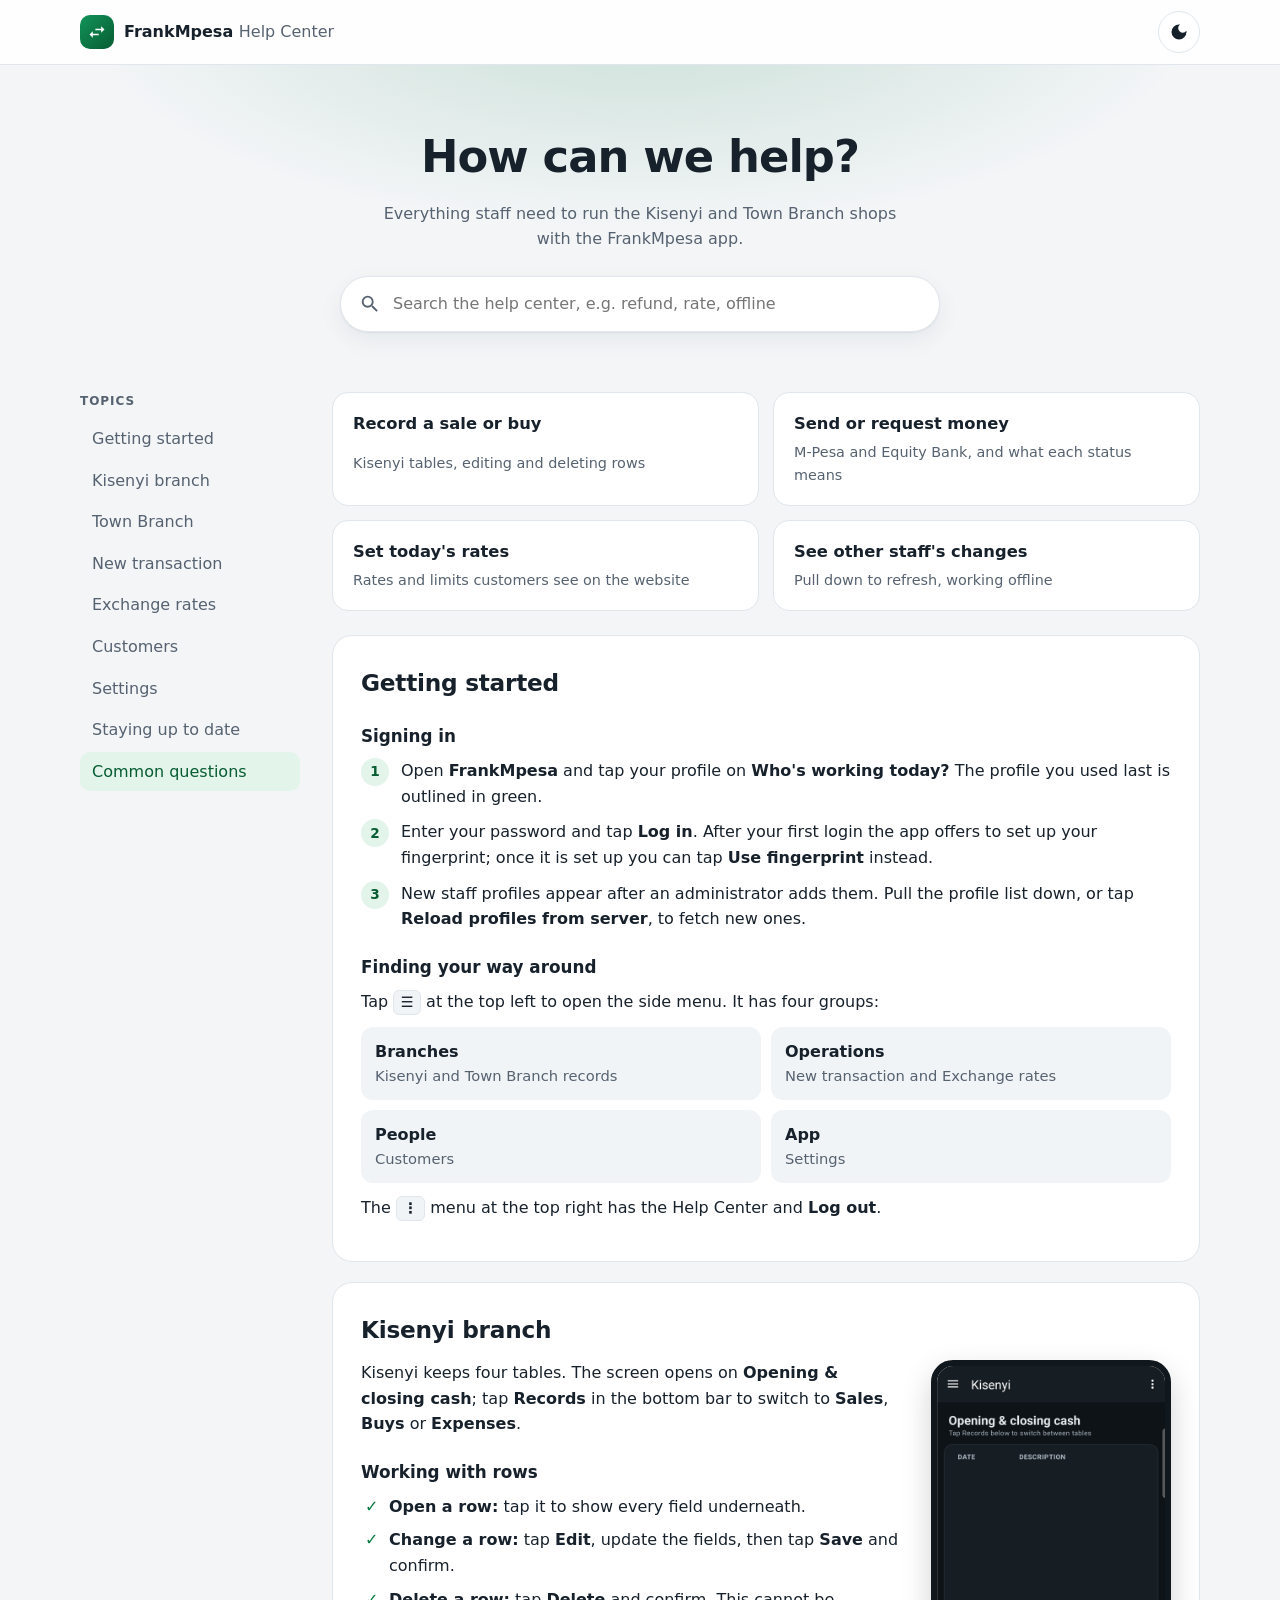
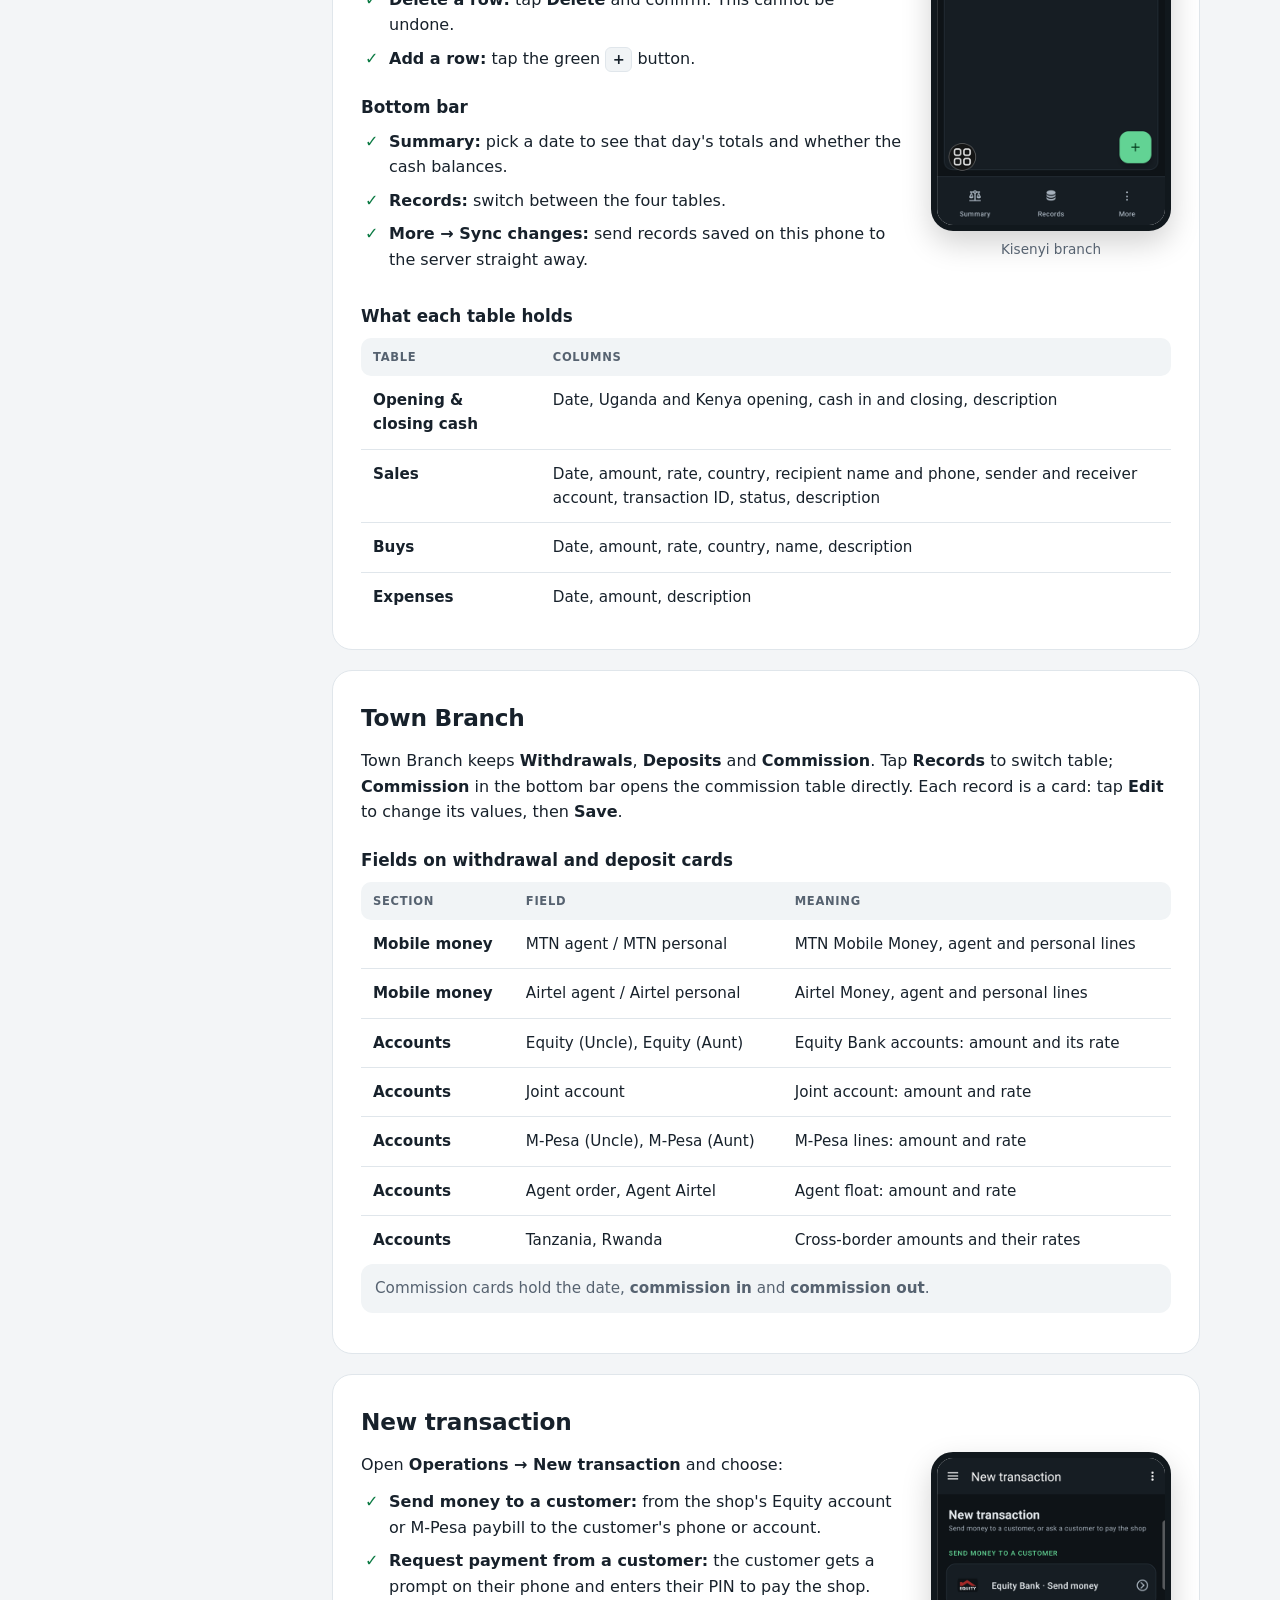
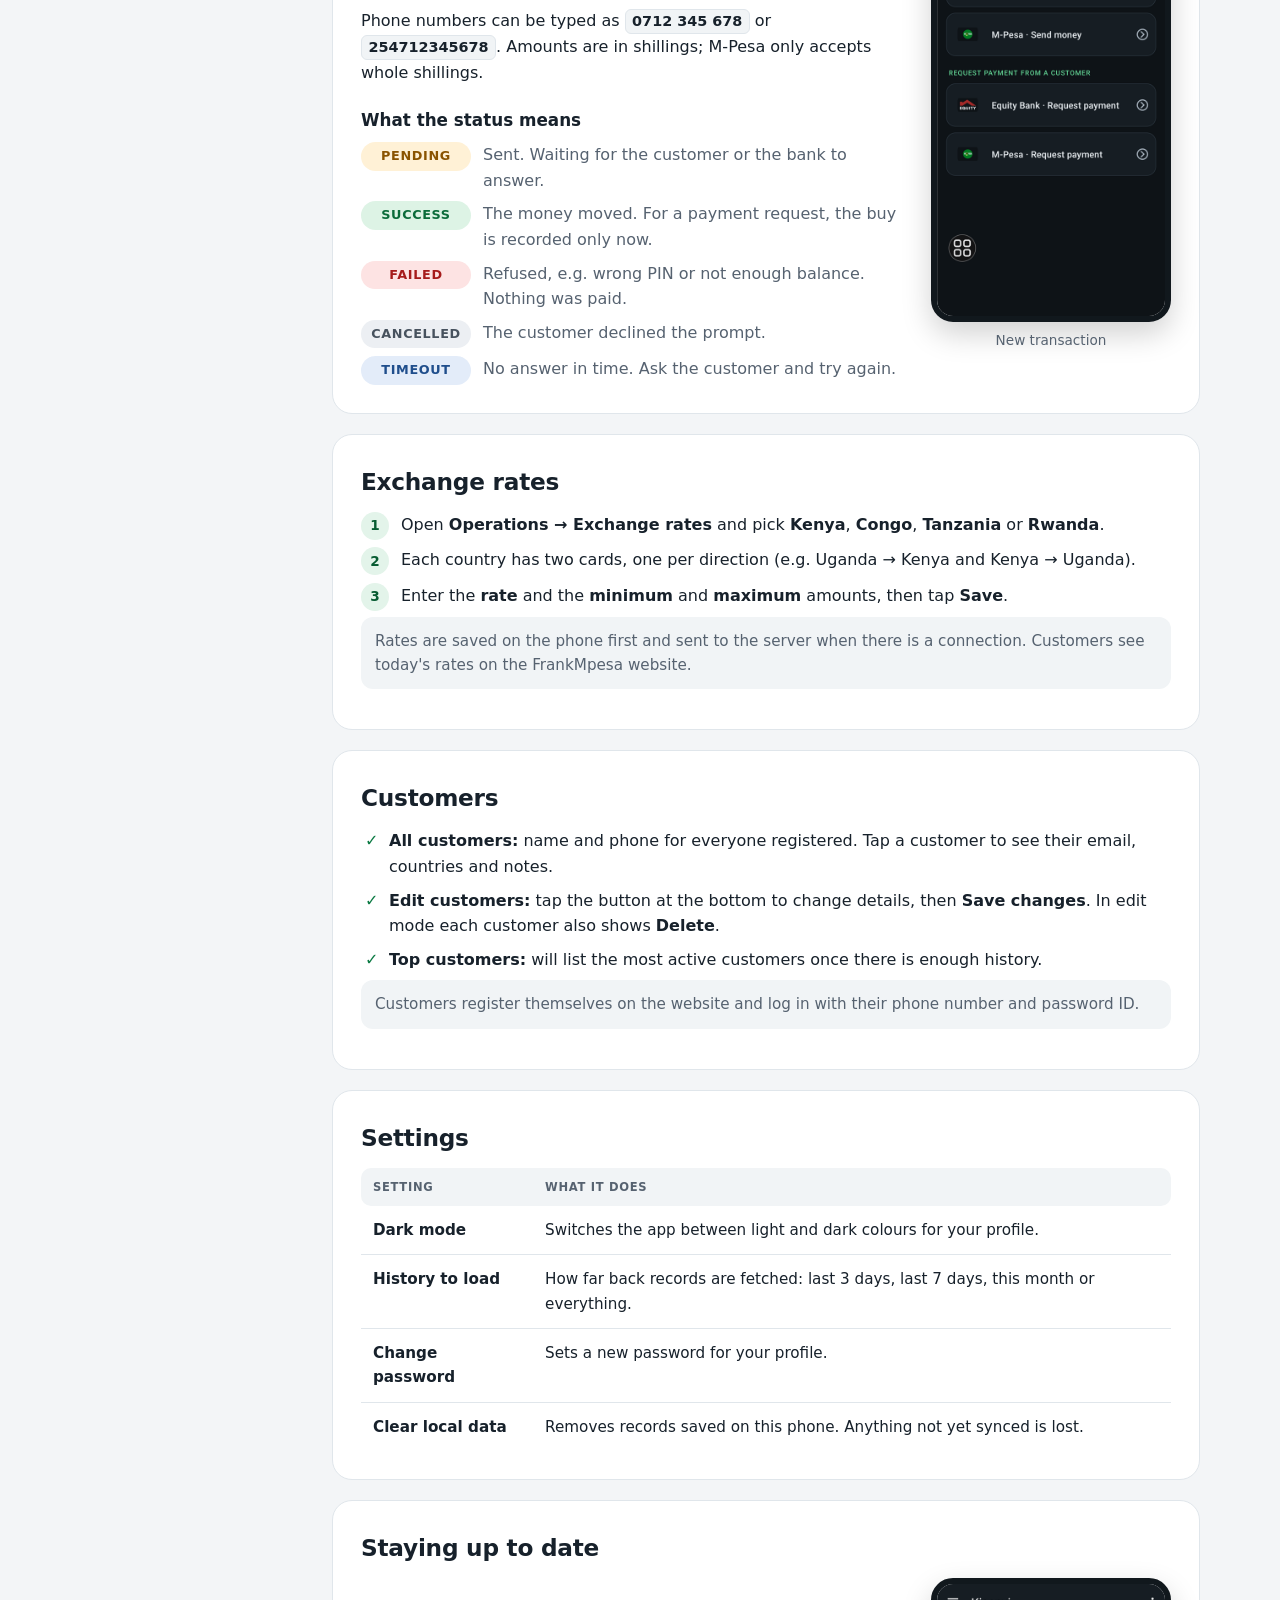
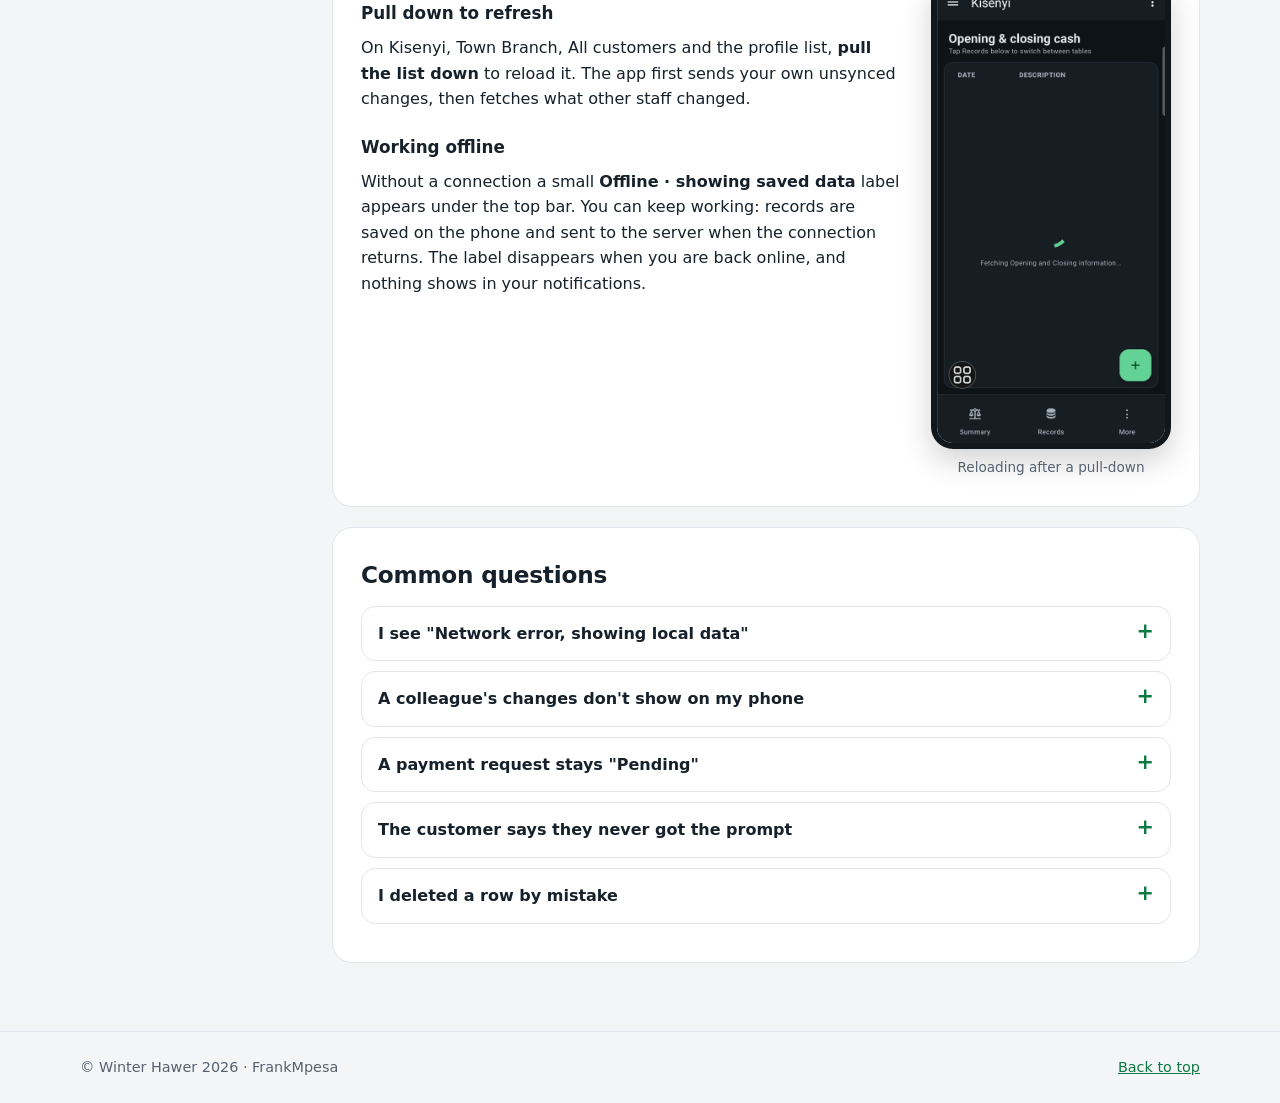
==== commit 72c23c86: "New Help Center for the redesigned FrankMpesa app Search, topics for every screen, payment statuses," ====
--- a/index.html
+++ b/index.html
@@ -1,387 +1,265 @@
-<!DOCTYPE html>
-<html lang="en">
-<head>
-  <meta charset="utf-8">
-  <meta name="viewport" content="width=device-width, initial-scale=1">
-  <title>Help</title>
-  <link rel="stylesheet" href="helpcentercss.css"> 
-</head>
-
-<body class="light">
-
-<header>
-
-    <h1>Frank Mobile Application Help Center</h1>
-      <center>
-    <button id="themeBtn">Switch to Dark Mode</button>
-  </center>
-</header>
-
-<center>
-<a href="#townsection">Visit Town shop details</a><br>
-<a href="#kisenyisection">Visit Kisenyi shop details</a><br>
-<a href="#settingssection">Visit Settings details</a><br>
-<a href="#kisenyitablessection">Visit Kisenyi Table descriptions</a><br>
-</center>
-
-<center> <p>This is the Frank mobile App Help center.</p> </center>
-<p>The Mobile Application requires Internet to complete most of its operations since it requires to connect to a server.</p>
-
-<main>
-  <div class="common">
-    <h2>Common Features</h2>
-    <p>These are the features that are mostly used in the App.</p>
-    <div class="image-text">
-      <img src="images/main option light.png"
-           data-light="images/main option light.png"
-           data-dark="images/main option dark.png"
-           alt="Main option">
-      <p>This is how major shops layout are presented to the user.</p>
-    </div>
-
-
-    <div class="image-text">
-      <img src="images/toolbar.png"
-           data-light="images/toolbar.png"
-           data-dark="images/toolbar dark.png"
-           alt="Toolbar">
-      <p>This is the <b>toolbar</b> with navigation options.</p>
-    </div>
-
-  <div class="image-text">
-      <img src="images/shops navigation.png"
-           data-light="images/shops navigation.png"
-           data-dark="images/shops navigation dark.png"
-           alt="Shops navigation">
-      <p>This button navigates between shops.</p>
-    </div>
-
-
-  <div class="image-text">
-      <img src="images/helpcenter_light.png"
-           data-light="images/helpcenter_light.png"
-           data-dark="images/helpcenter_dark.png"
-           alt="Shops navigation">
-      <p>This Is the selection that Navigates one to the Website help center.</p>
-    </div>
-
-      <div class="image-text">
-      <img src="images/helpcenter_access_light.png"
-           data-light="images/helpcenter_access_light.png"
-           data-dark="images/helpcenter_access_dark.png"
-           alt="Shops navigation">
-      <p>In order to access the Help center one has to use this Structure in the App.</p>
-    </div>
-
-    <div class="image-text">
-      <img src="images/recycler_light.png"
-           data-light="images/recycler_light.png"
-           data-dark="images/recycler_dark.png"
-           alt="Shops navigation">
-      <p>This is where data is displayed there are two division here The top smaller region and the larger lower part.</p>
-      <ol type="a">
-        <li>Field description. (Offers a description of the row items).</li>
-        <li>Row/Data display. (Actual data is displayed here).</li>
-      </ol>
-    </div>
-  
-  </div>
-
-
-
-  <div class="townindividual" id="townsection">
-    <h2>Town features</h2>
-    <div class="image-text">
-      <img src="images/town_light entry.png"
-           data-light="images/town_light entry.png"
-           data-dark="images/town entry.png"
-           alt="Town entry">
-      <p>Light mode presentation for Town Branch.</p>
-    </div>
-
-    <div class="image-text">
-      <img src="images/databases.png"
-           data-light="images/databases.png"
-           data-dark="images/databases dark.png"
-           alt="Databases">
-      <p>Option button to access shop databases.</p>
-    </div>
-
-    <div class="image-text">
-      <img src="images/commission.png"
-           data-light="images/commission.png"
-           data-dark="images/commission dark.png"
-           alt="Commission">
-           <p>This is a button that is used to calculate the overall operation of the shop and calculate the total commssion earned from the shop operations</p>
-    </div>
-
-    <div class="image-text">
-      <img src="images/add row.png"
-           data-light="images/add row.png"
-           data-dark="images/add row dark.png"
-           alt="Add row">
-           <p>This button is reactive and connects to the server. It allows one to add information (A Row) to the database and through that row one is able to edit or add individual data.</p>
-    </div>
-
-    <div class="image-text">
-      <img src="images/town option light.png"
-           data-light="images/town option light.png"
-           data-dark="images/town option dark.png"
-           alt="Town option">
-           <p>This is the feature that allows on eto navigate through the town shop various databases in order to store data in the respective areas it is supposed to be.</p>
-    </div>
-  </div>
-
-
-
-  <div class="kisenyiindividual" id="kisenyisection">
-    <h2>Kisenyi features</h2>
-    <div class="image-text">
-      <img src="images/kisenyi_light entry.png"
-           data-light="images/kisenyi_light entry.png"
-           data-dark="images/kisenyi entry.png"
-           alt="Kisenyi entry">
-           <p>This is just a demonstration of how the kisenyi shop looks in the application.IT allows one to see the common features and also the specifics of the kisenyi shop.</p>
-    </div>
-
-    <div class="image-text">
-      <img src="images/databases.png"
-           data-light="images/databases.png"
-           data-dark="images/databases dark.png"
-           alt="Databases Kisenyi">
-      <p>Option button to access Kisenyi databases.</p>
-    </div>
-
-    <div class="image-text">
-      <img src="images/summary.png"
-           data-light="images/summary.png"
-           data-dark="images/summary dark.png"
-           alt="Summary" id="summarybtn">
-           <p>This is the Button that is used to summarize the shops operation with it having being a child of the main Town shop it only has a summary of its operations which are used to depict balance in its trade.</p>
-    </div>
-
-    <div class="image-text">
-      <img src="images/add row.png"
-           data-light="images/add row.png"
-           data-dark="images/add row dark.png"
-           alt="Add row Kisenyi">
-             <p>This button is reactive and connects to the server. It allows one to add information (A Row) to the database and through that row one is able to edit or add individual data.</p>
-    </div>
-
-    <div class="image-text">
-      <img src="images/kisenyi option light.png"
-           data-light="images/kisenyi option light.png"
-           data-dark="images/kisenyi option dark.png"
-           alt="Kisenyi option">
-           <p>This is used to show the various databases that exist in the Kisenyi shop.</p>
-    </div>
-  </div>
-
-  <div class="settingsindividual" id="settingssection">
-    <h2>Settings features</h2>
-    <div class="image-text">
-      <img src="images/settings_light entry.png"
-           data-light="images/settings_light entry.png"
-           data-dark="images/settings entry.png"
-           alt="Settings entry">
-
-           <p>This is used to depict the overall look and feel of the shop settings in it the various features like security, data clearance, themes and data ranges are selected here.</p>
-
-          <ol type="1">
-            <li>Color themes</li>
-            <ol type="a">
-              <li>Change between various themes Light or Dark themes</li>
-            </ol>
-
-             <li>Security Settings</li>
-            <ol type="a">
-                <li>Enable Biometric/password security feature for the app</li>
-                <p>By enabling security one has to use Biometrics i.e (Facial recognition,fingerprint option or the password) to access the application</p>
-                <p>By disabling this one can access the application without security.</p>
-            </ol>
-             <li>Data retrival Range</li>
-            <ol type="i">
-                <li>3 Day Range (retrieved from server) </li>
-                  <li>7 Day Range (retrieved from server) </li>
-                    <li>Monthly Range (retrieved from server) </li>
-                      <li>All data (is retrieved)</li>
-            </ol>
-             <li>Local data Clearance</li>
-            <ol type="a">
-                <li>Kisenyi shop Data clearance</li>
-            </ol>
-
-          </ol>
-          </div>
-          <p>Part of the hidden entities of the settings are the Errors management systems.</p>
-          <p>This are part and Essential for providing feedback to the users when some of the operations in the App are done.</p>
-  </div>
-
-
-
-  <div class="kisenyitables" id="kisenyitablessection">
-    <p><b>Kisenyi Databases</b></p>
-    <p>For this Tables there Exists Buttons on the right and left of each individual Row on the left is the <b>Edit Button</b> on the right is the <b>Delete Button</b></p>
-    <p>In This button before commiting the final Action One is Expected to confirm whether to proceed or to undo the changes.</p>
-    <p>In Edit one is asked to confirm changes Actions.</p>
-    <p>In Delete one is asked to confirm delete Actions.</p>
-
-<div class="table-container">
-  <table>
-    <caption>The Opening and Closing Table</caption>
-    <thead>
-      <tr>
-        <th>Date</th>
-        <th>Uganda Opening</th>
-        <th>Kenya Opening</th>
-        <th>Uganda Cash In</th>
-        <th>Kenya Cash In</th>
-        <th>Uganda Closing</th>
-        <th>Kenya Closing</th>
-        <th>Description</th>
-      </tr>
-    </thead>
-    <tbody>
-      <tr>
-        <td data-label="Date">2026-02-10</td>
-        <td data-label="Uganda Opening">200000</td>
-        <td data-label="Kenya Opening">0</td>
-        <td data-label="Uganda Cash In">1700000</td>
-        <td data-label="Kenya Cash In">0</td>
-        <td data-label="Uganda Closing">882000</td>
-        <td data-label="Kenya Closing">0</td>
-        <td data-label="Description">Balanced</td>
-      </tr>
-    </tbody>
-  </table>
-</div>
-<br>
-<div class="table-container">
-  <table>
-    <caption>The Selling Table</caption>
-    <thead>
-      <tr>
-        <th>Date</th>
-        <th>Amount</th>
-        <th>Rate</th>
-        <th>Country</th>
-        <th>Phone No</th>
-        <th>Recipient</th>
-        <th>Description</th>
-      </tr>
-    </thead>
-    <tbody>
-      <tr>
-        <td data-label="Date">2026-02-10</td>
-        <td data-label="Amount">250000</td>
-        <td data-label="Rate">27</td>
-        <td data-label="Country">Kenya</td>
-        <td data-label="Phone No">0700687930</td>
-        <td data-label="Recipient">Elizah</td>
-        <td data-label="Description">Complete</td>
-      </tr>
-      <tr>
-        <td data-label="Date">2026-02-10</td>
-        <td data-label="Amount">26000</td>
-        <td data-label="Rate">27</td>
-        <td data-label="Country">Kenya</td>
-        <td data-label="Phone No">0700687931</td>
-        <td data-label="Recipient">Martha</td>
-        <td data-label="Description">Complete</td>
-      </tr>
-      <tr>
-        <td data-label="Date">2026-02-10</td>
-        <td data-label="Amount">226700</td>
-        <td data-label="Rate">27</td>
-        <td data-label="Country">Kenya</td>
-        <td data-label="Phone No">0700687932</td>
-        <td data-label="Recipient">Banny</td>
-        <td data-label="Description">Complete</td>
-      </tr>
-    </tbody>
-  </table>
-</div>
-<br>
-<div class="table-container">
-  <table>
-    <caption>The Buying Table</caption>
-    <thead>
-      <tr>
-        <th>Date</th>
-        <th>Amount</th>
-        <th>Rate</th>
-        <th>Country</th>
-        <th>Name</th>
-        <th>Description</th>
-      </tr>
-    </thead>
-    <tbody>
-      <tr>
-        <td data-label="Date">2026-02-10</td>
-        <td data-label="Amount">2500</td>
-        <td data-label="Rate">30</td>
-        <td data-label="Country">Kenya</td>
-        <td data-label="Name">Elizah</td>
-        <td data-label="Description">Complete</td>
-      </tr>
-      <tr>
-        <td data-label="Date">2026-02-10</td>
-        <td data-label="Amount">26000</td>
-        <td data-label="Rate">30</td>
-        <td data-label="Country">Kenya</td>
-        <td data-label="Name">Martha</td>
-        <td data-label="Description">Complete</td>
-      </tr>
-      <tr>
-        <td data-label="Date">2026-02-10</td>
-        <td data-label="Amount">22000</td>
-        <td data-label="Rate">30</td>
-        <td data-label="Country">Kenya</td>
-        <td data-label="Name">Banny</td>
-        <td data-label="Description">Complete</td>
-      </tr>
-    </tbody>
-  </table>
-</div>
-<br>
-<div class="table-container">
-  <table>
-    <caption>The Expense Table</caption>
-    <thead>
-      <tr>
-        <th>Date</th>
-        <th>Description</th>
-        <th>Amount</th>
-      </tr>
-    </thead>
-    <tbody>
-      <tr>
-        <td data-label="Date">2026-02-10</td>
-        <td data-label="Description">Milk & Cake</td>
-        <td data-label="Amount">2500</td>
-      </tr>
-    </tbody>
-  </table>
-</div>
-<br>
-    <div class="image-text">
-      <img src="images/summarylight.png"
-           data-light="images/summarylight.png"
-           data-dark="images/summarydark.png"
-           alt="Kisenyi Summaries">
-           <p>This is used to show the Summary of the Kisenyi shop tables As Operations and show whether data defined is Balanced or not Balanced.</p>
-           <p>For All the operations in Kisenyi shop when the button <b><a href="#summarybtn">SUMMARY</a></b> is clicked one is supposed to select a day from a calendar and from that the database is Checked and a summary of the days operations is Evaluated.</p>
-           <p>For the Above Tables the Application is able to connect to the Server through the Internet and is able to summarize the above operations.</p>
-    </div>
-  </div>
-</main>
-
-<footer>
-  <p>The app is at copyright: &copy; Winter Hawer 2026</p>
-  <p>&copy; Winter Hawer 2026</p>
-</footer>
-<button id="backToTop" title="Go to top">↑</button>
-<script src="helpcenterjs.js"></script>
-
-</body>
-</html>
+<!DOCTYPE html>
+<html lang="en">
+<head>
+  <meta charset="utf-8">
+  <meta name="viewport" content="width=device-width, initial-scale=1">
+  <title>FrankMpesa Help Center</title>
+  <meta name="description" content="How to use the FrankMpesa app: branches, records, transactions, rates, customers and settings.">
+  <meta name="theme-color" content="#0B7A43">
+  <link rel="stylesheet" href="helpcentercss.css">
+</head>
+
+<body class="light">
+
+<header class="topbar">
+  <div class="container">
+    <a class="brand" href="#top">
+      <span class="brand-mark" aria-hidden="true">
+        <svg viewBox="0 0 24 24" fill="#fff"><path d="M6.99 11L3 15l3.99 4v-3H14v-2H6.99v-3zM21 9l-3.99-4v3H10v2h7.01v3L21 9z"/></svg>
+      </span>
+      <span>FrankMpesa <span class="muted">Help Center</span></span>
+    </a>
+    <button id="themeBtn" class="icon-btn" type="button" aria-label="Switch to dark mode">
+      <svg class="icon-moon" viewBox="0 0 24 24" fill="currentColor"><path d="M12 3a9 9 0 1 0 9 9c0-.46-.04-.92-.1-1.36a5.39 5.39 0 0 1-4.4 2.26 5.4 5.4 0 0 1-3.14-9.8C12.92 3.04 12.46 3 12 3z"/></svg>
+      <svg class="icon-sun" viewBox="0 0 24 24" fill="currentColor"><path d="M12 7a5 5 0 1 0 0 10 5 5 0 0 0 0-10zM2 13h2a1 1 0 0 0 0-2H2a1 1 0 0 0 0 2zm18 0h2a1 1 0 0 0 0-2h-2a1 1 0 0 0 0 2zM11 2v2a1 1 0 0 0 2 0V2a1 1 0 0 0-2 0zm0 18v2a1 1 0 0 0 2 0v-2a1 1 0 0 0-2 0zM5.99 4.58a1 1 0 1 0-1.41 1.41l1.06 1.06a1 1 0 1 0 1.41-1.41L5.99 4.58zm12.37 12.37a1 1 0 1 0-1.41 1.41l1.06 1.06a1 1 0 1 0 1.41-1.41l-1.06-1.06zm1.06-10.96a1 1 0 1 0-1.41-1.41l-1.06 1.06a1 1 0 1 0 1.41 1.41l1.06-1.06zM7.05 18.36a1 1 0 1 0-1.41-1.41l-1.06 1.06a1 1 0 1 0 1.41 1.41l1.06-1.06z"/></svg>
+    </button>
+  </div>
+</header>
+
+<section class="hero" id="top">
+  <div class="container">
+    <h1>How can we help?</h1>
+    <p>Everything staff need to run the Kisenyi and Town Branch shops with the FrankMpesa app.</p>
+    <label class="search">
+      <svg viewBox="0 0 24 24" fill="currentColor" aria-hidden="true"><path d="M15.5 14h-.79l-.28-.27A6.47 6.47 0 0 0 16 9.5 6.5 6.5 0 1 0 9.5 16c1.61 0 3.09-.59 4.23-1.57l.27.28v.79l5 4.99L20.49 19l-4.99-5zm-6 0C7.01 14 5 11.99 5 9.5S7.01 5 9.5 5 14 7.01 14 9.5 11.99 14 9.5 14z"/></svg>
+      <input id="search" type="search" placeholder="Search the help center, e.g. refund, rate, offline" aria-label="Search the help center">
+    </label>
+    <p id="noResults" class="no-results" hidden>No topics match your search.</p>
+  </div>
+</section>
+
+<div class="container layout">
+  <nav class="toc" aria-label="Topics">
+    <p class="toc-title">Topics</p>
+    <a href="#start">Getting started</a>
+    <a href="#kisenyi">Kisenyi branch</a>
+    <a href="#town">Town Branch</a>
+    <a href="#transactions">New transaction</a>
+    <a href="#rates">Exchange rates</a>
+    <a href="#customers">Customers</a>
+    <a href="#settings">Settings</a>
+    <a href="#sync">Staying up to date</a>
+    <a href="#faq">Common questions</a>
+  </nav>
+
+  <main>
+    <!-- Quick links -->
+    <div class="cards" data-topic>
+      <a class="card" href="#kisenyi"><strong>Record a sale or buy</strong><span>Kisenyi tables, editing and deleting rows</span></a>
+      <a class="card" href="#transactions"><strong>Send or request money</strong><span>M-Pesa and Equity Bank, and what each status means</span></a>
+      <a class="card" href="#rates"><strong>Set today's rates</strong><span>Rates and limits customers see on the website</span></a>
+      <a class="card" href="#sync"><strong>See other staff's changes</strong><span>Pull down to refresh, working offline</span></a>
+    </div>
+
+    <!-- Getting started -->
+    <section class="topic" id="start" data-topic>
+      <h2>Getting started</h2>
+      <h3>Signing in</h3>
+      <ol class="steps">
+        <li>Open <b>FrankMpesa</b> and tap your profile on <b>Who's working today?</b> The profile you used last is outlined in green.</li>
+        <li>Enter your password and tap <b>Log in</b>. After your first login the app offers to set up your fingerprint; once it is set up you can tap <b>Use fingerprint</b> instead.</li>
+        <li>New staff profiles appear after an administrator adds them. Pull the profile list down, or tap <b>Reload profiles from server</b>, to fetch new ones.</li>
+      </ol>
+      <h3>Finding your way around</h3>
+      <p>Tap <span class="kbd">☰</span> at the top left to open the side menu. It has four groups:</p>
+      <ul class="pills">
+        <li><b>Branches</b> Kisenyi and Town Branch records</li>
+        <li><b>Operations</b> New transaction and Exchange rates</li>
+        <li><b>People</b> Customers</li>
+        <li><b>App</b> Settings</li>
+      </ul>
+      <p>The <span class="kbd">⋮</span> menu at the top right has the Help Center and <b>Log out</b>.</p>
+    </section>
+
+    <!-- Kisenyi -->
+    <section class="topic" id="kisenyi" data-topic>
+      <h2>Kisenyi branch</h2>
+      <div class="with-shot">
+        <div>
+          <p>Kisenyi keeps four tables. The screen opens on <b>Opening &amp; closing cash</b>; tap <b>Records</b> in the bottom bar to switch to <b>Sales</b>, <b>Buys</b> or <b>Expenses</b>.</p>
+          <h3>Working with rows</h3>
+          <ul class="checks">
+            <li><b>Open a row:</b> tap it to show every field underneath.</li>
+            <li><b>Change a row:</b> tap <b>Edit</b>, update the fields, then tap <b>Save</b> and confirm.</li>
+            <li><b>Delete a row:</b> tap <b>Delete</b> and confirm. This cannot be undone.</li>
+            <li><b>Add a row:</b> tap the green <span class="kbd">+</span> button.</li>
+          </ul>
+          <h3>Bottom bar</h3>
+          <ul class="checks">
+            <li><b>Summary:</b> pick a date to see that day's totals and whether the cash balances.</li>
+            <li><b>Records:</b> switch between the four tables.</li>
+            <li><b>More → Sync changes:</b> send records saved on this phone to the server straight away.</li>
+          </ul>
+        </div>
+        <figure class="shot">
+          <img src="images/app/kisenyi.png" alt="Kisenyi screen with the records card and the Summary, Records and More buttons" loading="lazy">
+          <figcaption>Kisenyi branch</figcaption>
+        </figure>
+      </div>
+
+      <h3>What each table holds</h3>
+      <div class="table-wrap">
+        <table>
+          <thead><tr><th>Table</th><th>Columns</th></tr></thead>
+          <tbody>
+            <tr><td data-label="Table">Opening &amp; closing cash</td><td data-label="Columns">Date, Uganda and Kenya opening, cash in and closing, description</td></tr>
+            <tr><td data-label="Table">Sales</td><td data-label="Columns">Date, amount, rate, country, recipient name and phone, sender and receiver account, transaction ID, status, description</td></tr>
+            <tr><td data-label="Table">Buys</td><td data-label="Columns">Date, amount, rate, country, name, description</td></tr>
+            <tr><td data-label="Table">Expenses</td><td data-label="Columns">Date, amount, description</td></tr>
+          </tbody>
+        </table>
+      </div>
+    </section>
+
+    <!-- Town -->
+    <section class="topic" id="town" data-topic>
+      <h2>Town Branch</h2>
+      <p>Town Branch keeps <b>Withdrawals</b>, <b>Deposits</b> and <b>Commission</b>. Tap <b>Records</b> to switch table; <b>Commission</b> in the bottom bar opens the commission table directly. Each record is a card: tap <b>Edit</b> to change its values, then <b>Save</b>.</p>
+      <h3>Fields on withdrawal and deposit cards</h3>
+      <div class="table-wrap">
+        <table>
+          <thead><tr><th>Section</th><th>Field</th><th>Meaning</th></tr></thead>
+          <tbody>
+            <tr><td data-label="Section">Mobile money</td><td data-label="Field">MTN agent / MTN personal</td><td data-label="Meaning">MTN Mobile Money, agent and personal lines</td></tr>
+            <tr><td data-label="Section">Mobile money</td><td data-label="Field">Airtel agent / Airtel personal</td><td data-label="Meaning">Airtel Money, agent and personal lines</td></tr>
+            <tr><td data-label="Section">Accounts</td><td data-label="Field">Equity (Uncle), Equity (Aunt)</td><td data-label="Meaning">Equity Bank accounts: amount and its rate</td></tr>
+            <tr><td data-label="Section">Accounts</td><td data-label="Field">Joint account</td><td data-label="Meaning">Joint account: amount and rate</td></tr>
+            <tr><td data-label="Section">Accounts</td><td data-label="Field">M-Pesa (Uncle), M-Pesa (Aunt)</td><td data-label="Meaning">M-Pesa lines: amount and rate</td></tr>
+            <tr><td data-label="Section">Accounts</td><td data-label="Field">Agent order, Agent Airtel</td><td data-label="Meaning">Agent float: amount and rate</td></tr>
+            <tr><td data-label="Section">Accounts</td><td data-label="Field">Tanzania, Rwanda</td><td data-label="Meaning">Cross-border amounts and their rates</td></tr>
+          </tbody>
+        </table>
+      </div>
+      <p class="note">Commission cards hold the date, <b>commission in</b> and <b>commission out</b>.</p>
+    </section>
+
+    <!-- Transactions -->
+    <section class="topic" id="transactions" data-topic>
+      <h2>New transaction</h2>
+      <div class="with-shot">
+        <div>
+          <p>Open <b>Operations → New transaction</b> and choose:</p>
+          <ul class="checks">
+            <li><b>Send money to a customer:</b> from the shop's Equity account or M-Pesa paybill to the customer's phone or account.</li>
+            <li><b>Request payment from a customer:</b> the customer gets a prompt on their phone and enters their PIN to pay the shop.</li>
+          </ul>
+          <p>Phone numbers can be typed as <span class="kbd">0712 345 678</span> or <span class="kbd">254712345678</span>. Amounts are in shillings; M-Pesa only accepts whole shillings.</p>
+          <h3>What the status means</h3>
+          <dl class="statuses">
+            <div><dt class="s-pending">Pending</dt><dd>Sent. Waiting for the customer or the bank to answer.</dd></div>
+            <div><dt class="s-success">Success</dt><dd>The money moved. For a payment request, the buy is recorded only now.</dd></div>
+            <div><dt class="s-failed">Failed</dt><dd>Refused, e.g. wrong PIN or not enough balance. Nothing was paid.</dd></div>
+            <div><dt class="s-cancelled">Cancelled</dt><dd>The customer declined the prompt.</dd></div>
+            <div><dt class="s-timeout">Timeout</dt><dd>No answer in time. Ask the customer and try again.</dd></div>
+          </dl>
+        </div>
+        <figure class="shot">
+          <img src="images/app/new-transaction.png" alt="New transaction screen listing Equity Bank and M-Pesa send money and request payment options" loading="lazy">
+          <figcaption>New transaction</figcaption>
+        </figure>
+      </div>
+    </section>
+
+    <!-- Rates -->
+    <section class="topic" id="rates" data-topic>
+      <h2>Exchange rates</h2>
+      <ol class="steps">
+        <li>Open <b>Operations → Exchange rates</b> and pick <b>Kenya</b>, <b>Congo</b>, <b>Tanzania</b> or <b>Rwanda</b>.</li>
+        <li>Each country has two cards, one per direction (e.g. Uganda → Kenya and Kenya → Uganda).</li>
+        <li>Enter the <b>rate</b> and the <b>minimum</b> and <b>maximum</b> amounts, then tap <b>Save</b>.</li>
+      </ol>
+      <p class="note">Rates are saved on the phone first and sent to the server when there is a connection. Customers see today's rates on the FrankMpesa website.</p>
+    </section>
+
+    <!-- Customers -->
+    <section class="topic" id="customers" data-topic>
+      <h2>Customers</h2>
+      <ul class="checks">
+        <li><b>All customers:</b> name and phone for everyone registered. Tap a customer to see their email, countries and notes.</li>
+        <li><b>Edit customers:</b> tap the button at the bottom to change details, then <b>Save changes</b>. In edit mode each customer also shows <b>Delete</b>.</li>
+        <li><b>Top customers:</b> will list the most active customers once there is enough history.</li>
+      </ul>
+      <p class="note">Customers register themselves on the website and log in with their phone number and password ID.</p>
+    </section>
+
+    <!-- Settings -->
+    <section class="topic" id="settings" data-topic>
+      <h2>Settings</h2>
+      <div class="table-wrap">
+        <table>
+          <thead><tr><th>Setting</th><th>What it does</th></tr></thead>
+          <tbody>
+            <tr><td data-label="Setting">Dark mode</td><td data-label="What it does">Switches the app between light and dark colours for your profile.</td></tr>
+            <tr><td data-label="Setting">History to load</td><td data-label="What it does">How far back records are fetched: last 3 days, last 7 days, this month or everything.</td></tr>
+            <tr><td data-label="Setting">Change password</td><td data-label="What it does">Sets a new password for your profile.</td></tr>
+            <tr><td data-label="Setting">Clear local data</td><td data-label="What it does">Removes records saved on this phone. Anything not yet synced is lost.</td></tr>
+          </tbody>
+        </table>
+      </div>
+    </section>
+
+    <!-- Sync -->
+    <section class="topic" id="sync" data-topic>
+      <h2>Staying up to date</h2>
+      <div class="with-shot">
+        <div>
+          <h3>Pull down to refresh</h3>
+          <p>On Kisenyi, Town Branch, All customers and the profile list, <b>pull the list down</b> to reload it. The app first sends your own unsynced changes, then fetches what other staff changed.</p>
+          <h3>Working offline</h3>
+          <p>Without a connection a small <b>Offline · showing saved data</b> label appears under the top bar. You can keep working: records are saved on the phone and sent to the server when the connection returns. The label disappears when you are back online, and nothing shows in your notifications.</p>
+        </div>
+        <figure class="shot">
+          <img src="images/app/pull-to-refresh.png" alt="Kisenyi records card reloading after pulling down" loading="lazy">
+          <figcaption>Reloading after a pull-down</figcaption>
+        </figure>
+      </div>
+    </section>
+
+    <!-- FAQ -->
+    <section class="topic" id="faq" data-topic>
+      <h2>Common questions</h2>
+      <details>
+        <summary>I see "Network error, showing local data"</summary>
+        <p>The phone has internet but could not reach the FrankMpesa server. The screen shows what is saved on the phone. Try again in a moment, or ask the administrator to check that the server is running.</p>
+      </details>
+      <details>
+        <summary>A colleague's changes don't show on my phone</summary>
+        <p>Pull the list down to refresh. If you changed <b>History to load</b> in Settings, older records outside that range are not fetched.</p>
+      </details>
+      <details>
+        <summary>A payment request stays "Pending"</summary>
+        <p>The customer has not answered the prompt yet, or the result is delayed. Results usually arrive within a minute. If it stays pending, ask the customer whether they paid before sending another request.</p>
+      </details>
+      <details>
+        <summary>The customer says they never got the prompt</summary>
+        <p>Check the phone number and the network (Safaricom or Equitel). Prompts only reach phones that are switched on and have network.</p>
+      </details>
+      <details>
+        <summary>I deleted a row by mistake</summary>
+        <p>Deleted rows cannot be restored from the app. Add the row again with the <span class="kbd">+</span> button.</p>
+      </details>
+    </section>
+  </main>
+</div>
+
+<footer>
+  <div class="container">
+    <span>&copy; Winter Hawer 2026 · FrankMpesa</span>
+    <a href="#top">Back to top</a>
+  </div>
+</footer>
+
+<button id="backToTop" type="button" aria-label="Back to top">↑</button>
+<script src="helpcenterjs.js"></script>
+</body>
+</html>
--- a/helpcentercss.css
+++ b/helpcentercss.css
@@ -1,241 +1,214 @@
-:root {
-  --bg-color: #ffffff;
-  --text-color: #000000;
-  --card-bg: #f4f4f4;
-  --card-border: #000000;
-}
-
-body.light {
-  --bg-color: #ffffff;
-  --text-color: #000000;
-  --card-bg: #f4f4f4;
-  --card-border: #000000;
-}
-
-body.dark {
-  --bg-color: #121212;
-  --text-color: #f0f0f0;
-  --card-bg: #1e1e1e;   /* darker card background */
-  --card-border: #f0f0f0; /* lighter border for contrast */
-}
-
-body {
-  background-color: var(--bg-color);
-  color: var(--text-color);
-  transition: background-color 0.3s, color 0.3s;
-}
-
-header, footer {
-  background: var(--bg-color);
-  color: var(--text-color);
-  text-align: center;
-  padding: 1rem;
-}
-
-a {
-  color: green;
-  text-decoration: underline;
-  transition: color 0.3s;
-}
-
-a:visited {
-  color: lawngreen;
-}
-
-a:hover {
-  color: goldenrod;
-}
-
-a:active {
-  color: darkorange;
-}
-
-main {
-  display: flex;
-  flex-wrap: wrap;
-  padding: 1rem;
-}
-
-h1,h2,h3,h4,h5 {
-  text-align: center;
-  font-weight: bold;
-}
-
-p {
-  text-align: center;
-}
-
-.image-text {
-  display: flex;
-  align-items: center;
-  margin: 1rem 0;
-}
-
-.image-text img {
-  max-width: 200px;
-  height: auto;
-  margin-right: 1rem;
-  border-radius: 6px;
-}
-
-.image-text p {
-  flex: 1;
-  font-size: 1rem;
-  line-height: 1.4;
-}
-
-@media (max-width: 600px) {
-  .image-text {
-    flex-direction: column;
-    align-items: flex-start;
-  }
-  .image-text img {
-    margin-right: 0;
-    margin-bottom: 0.5rem;
-    max-width: 100%;
-  }
-}
-
-/* Cards now use dynamic variables */
-.common,
-.townindividual,
-.kisenyiindividual,
-.settingsindividual,
-.kisenyitables {
-  flex: 1 1 300px;
-  margin: 1rem;
-  padding: 1rem;
-  background: var(--card-bg);
-  border-radius: 8px;
-  border: 2px solid var(--card-border);
-  margin-top: 30px;
-}
-
-img {
-  max-width: 100%;
-  height: auto;
-  border-radius: 4px;
-}
-
-@media (max-width: 600px) {
-  header, footer {
-    font-size: 0.9rem;
-  }
-  .card {
-    flex: 1 1 100%;
-  }
-}
-
-.table-container {
-  width: 100%;
-  overflow-x: auto;
-  margin: 1rem 0;
-}
-
-table {
-  width: 100%;
-  border-collapse: collapse;
-  min-width: 300px;
-}
-
-caption {
-  font-family: cursive;
-  font-weight: bold;
-  margin-bottom: 0.5rem;
-  text-align: left;
-  color: var(--text-color);
-}
-
-thead {
-  background-color: var(--card-bg);
-}
-
-th, td {
-  border: 1px solid var(--card-border);
-  padding: 0.75rem;
-  text-align: left;
-  color: var(--text-color);
-}
-
-tr:nth-child(even) {
-  background-color: var(--bg-color);
-}
-
-tr:hover {
-  background-color: rgba(0,0,0,0.05);
-}
-
-/* Responsive adjustments for tables */
-@media (max-width: 600px) {
-  table, thead, tbody, th, td, tr {
-    display: block;
-  }
-
-  thead {
-    display: none; /* hide header row */
-  }
-
-  tr {
-    margin-bottom: 1rem;
-    border: 1px solid var(--card-border);
-    border-radius: 6px;
-    padding: 0.5rem;
-    background: var(--card-bg);
-  }
-
-  td {
-    border: none;
-    position: relative;
-    padding-left: 50%;
-    margin-bottom: 0.5rem;
-  }
-
-  td::before {
-    position: absolute;
-    left: 0.5rem;
-    top: 0;
-    white-space: nowrap;
-    font-weight: bold;
-    color: var(--text-color);
-    content: attr(data-label);
-  }
-}
-
-#backToTop {
-  display: none;
-  position: fixed;
-  bottom: 50px;
-  right: 5px;
-  z-index: 99;
-  font-size: 18px;
-  border: none;
-  outline: none;
-  background-color: var(--card-border);
-  color: var(--bg-color);
-  cursor: pointer;
-  padding: 12px;
-  border-radius: 30%;
-  transition: background-color 0.3s;
-}
-
-#backToTop:hover {
-  background-color: #555;
-}
-
-#themeBtn {
-  position: fixed;
-  top: 3px;
-  right: 5px;
-  z-index: 100;
-  padding: 10px 15px;
-  border: 2px solid var(--card-border);
-  border-radius: 6px;
-  background: var(--bg-color);
-  color: var(--text-color);
-  cursor: pointer;
-  transition: background-color 0.3s, color 0.3s;
-}
-
-#themeBtn:hover {
-  background-color: #555;
-}
+/* FrankMpesa Help Center — same palette as the app and customer site */
+
+:root {
+  --green: #0B7A43;
+  --green-strong: #075C32;
+  --green-soft: #E3F4EA;
+  --navy: #1F3A5F;
+  --bg: #F3F5F7;
+  --surface: #FFFFFF;
+  --surface-2: #F1F4F6;
+  --text: #17212B;
+  --muted: #566270;
+  --border: #E0E6EB;
+  --shadow: 0 1px 2px rgba(23, 33, 43, .06), 0 8px 24px rgba(23, 33, 43, .06);
+  --font: "Segoe UI", system-ui, -apple-system, Roboto, "Helvetica Neue", Arial, sans-serif;
+}
+body.dark {
+  --green: #62D394;
+  --green-strong: #8BE0AE;
+  --green-soft: #12342A;
+  --navy: #AECBEE;
+  --bg: #0E1317;
+  --surface: #161D23;
+  --surface-2: #1E262D;
+  --text: #E3E8EC;
+  --muted: #A6B1BC;
+  --border: #2A343D;
+  --shadow: 0 1px 2px rgba(0, 0, 0, .3), 0 8px 24px rgba(0, 0, 0, .25);
+}
+
+* { box-sizing: border-box; }
+html { scroll-behavior: smooth; scroll-padding-top: 84px; }
+body {
+  margin: 0;
+  font-family: var(--font);
+  line-height: 1.6;
+  color: var(--text);
+  background: var(--bg);
+  -webkit-font-smoothing: antialiased;
+  transition: background-color .25s, color .25s;
+}
+a { color: var(--green); }
+img { max-width: 100%; display: block; }
+.container { width: min(1120px, 100% - 32px); margin-inline: auto; }
+.muted { color: var(--muted); font-weight: 500; }
+
+/* Top bar */
+.topbar {
+  position: sticky; top: 0; z-index: 50;
+  background: color-mix(in srgb, var(--surface) 88%, transparent);
+  backdrop-filter: saturate(160%) blur(10px);
+  border-bottom: 1px solid var(--border);
+}
+.topbar .container { display: flex; align-items: center; justify-content: space-between; min-height: 64px; }
+.brand { display: flex; align-items: center; gap: 10px; font-weight: 700; color: var(--text); text-decoration: none; }
+.brand-mark { width: 34px; height: 34px; border-radius: 10px; background: linear-gradient(135deg, #12935A, #075C32); display: grid; place-items: center; }
+.brand-mark svg { width: 20px; height: 20px; }
+.icon-btn {
+  width: 42px; height: 42px; display: grid; place-items: center; border-radius: 50%;
+  border: 1px solid var(--border); background: var(--surface); color: var(--text); cursor: pointer;
+}
+.icon-btn:hover { background: var(--surface-2); }
+.icon-btn svg { width: 20px; height: 20px; }
+.icon-moon, body.dark .icon-sun { display: block; }
+.icon-sun, body.dark .icon-moon { display: none; }
+
+/* Hero + search */
+.hero {
+  padding: 56px 0 36px;
+  text-align: center;
+  background: radial-gradient(800px 320px at 50% -20%, color-mix(in srgb, var(--green) 18%, transparent), transparent 70%);
+}
+.hero h1 { font-size: clamp(1.9rem, 4vw, 2.8rem); letter-spacing: -.02em; margin: 0 0 8px; }
+.hero p { color: var(--muted); margin: 0 auto 24px; max-width: 34rem; }
+.search {
+  display: flex; align-items: center; gap: 10px;
+  width: min(600px, 100%); margin: 0 auto; padding: 0 18px;
+  min-height: 56px; border-radius: 999px;
+  background: var(--surface); border: 1px solid var(--border); box-shadow: var(--shadow);
+}
+.search:focus-within { border-color: var(--green); box-shadow: 0 0 0 4px color-mix(in srgb, var(--green) 22%, transparent); }
+.search svg { width: 22px; height: 22px; color: var(--muted); flex: none; }
+.search input { flex: 1; border: 0; outline: 0; background: transparent; color: var(--text); font: inherit; font-size: 1rem; }
+.no-results { margin-top: 16px !important; }
+
+/* Layout */
+.layout { display: grid; grid-template-columns: 220px minmax(0, 1fr); gap: 32px; padding: 24px 0 48px; }
+.toc { position: sticky; top: 88px; align-self: start; display: grid; gap: 2px; }
+.toc-title { margin: 0 0 6px; font-size: .75rem; text-transform: uppercase; letter-spacing: .08em; color: var(--muted); font-weight: 700; }
+.toc a { color: var(--muted); text-decoration: none; padding: 7px 12px; border-radius: 10px; font-weight: 500; }
+.toc a:hover { color: var(--text); background: var(--surface-2); }
+.toc a.active { color: var(--green-strong); background: var(--green-soft); }
+body.dark .toc a.active { color: var(--green); }
+
+/* Quick links */
+.cards { display: grid; grid-template-columns: repeat(2, minmax(0, 1fr)); gap: 14px; margin-bottom: 24px; }
+.card {
+  display: grid; gap: 4px; padding: 18px 20px; border-radius: 16px; text-decoration: none;
+  background: var(--surface); border: 1px solid var(--border); color: var(--text);
+  transition: border-color .15s, transform .15s;
+}
+.card:hover { border-color: var(--green); transform: translateY(-1px); }
+.card strong { font-size: 1.02rem; }
+.card span { color: var(--muted); font-size: .9rem; }
+
+/* Topics */
+.topic {
+  background: var(--surface); border: 1px solid var(--border); border-radius: 20px;
+  padding: 28px; margin-bottom: 20px;
+}
+.topic h2 { margin: 0 0 12px; font-size: 1.45rem; letter-spacing: -.01em; }
+.topic h3 { margin: 22px 0 8px; font-size: 1.05rem; }
+.topic p { margin: 0 0 12px; }
+.note { color: var(--muted); font-size: .95rem; padding: 12px 14px; border-radius: 12px; background: var(--surface-2); }
+.kbd {
+  display: inline-block; min-width: 1.6em; padding: 0 .45em; border-radius: 6px; text-align: center;
+  border: 1px solid var(--border); background: var(--surface-2); font-size: .9em; font-weight: 600;
+}
+
+ol.steps { counter-reset: s; list-style: none; padding: 0; margin: 0 0 8px; display: grid; gap: 10px; }
+ol.steps li { counter-increment: s; position: relative; padding-left: 40px; }
+ol.steps li::before {
+  content: counter(s); position: absolute; left: 0; top: 0;
+  width: 28px; height: 28px; border-radius: 50%; display: grid; place-items: center;
+  background: var(--green-soft); color: var(--green-strong); font-weight: 700; font-size: .85rem;
+}
+body.dark ol.steps li::before { color: var(--green); }
+ul.checks { list-style: none; padding: 0; margin: 0 0 8px; display: grid; gap: 8px; }
+ul.checks li { position: relative; padding-left: 28px; }
+ul.checks li::before { content: "✓"; position: absolute; left: 4px; color: var(--green); font-weight: 700; }
+ul.pills { list-style: none; padding: 0; margin: 0 0 12px; display: grid; grid-template-columns: repeat(2, minmax(0, 1fr)); gap: 10px; }
+ul.pills li { padding: 12px 14px; border-radius: 12px; background: var(--surface-2); color: var(--muted); font-size: .92rem; }
+ul.pills b { display: block; color: var(--text); font-size: 1rem; }
+
+/* Screenshot beside text */
+.with-shot { display: grid; grid-template-columns: minmax(0, 1fr) 240px; gap: 28px; align-items: start; }
+.shot { margin: 0; text-align: center; }
+.shot img {
+  width: 100%; border-radius: 22px; border: 6px solid #11181d;
+  box-shadow: 0 12px 30px rgba(0, 0, 0, .18);
+}
+.shot figcaption { margin-top: 8px; color: var(--muted); font-size: .85rem; }
+
+/* Tables */
+.table-wrap { overflow-x: auto; }
+table { width: 100%; border-collapse: collapse; font-size: .95rem; }
+th {
+  text-align: left; font-size: .72rem; text-transform: uppercase; letter-spacing: .06em;
+  color: var(--muted); font-weight: 700; background: var(--surface-2); padding: 10px 12px;
+}
+th:first-child { border-radius: 10px 0 0 10px; }
+th:last-child { border-radius: 0 10px 10px 0; }
+td { padding: 12px; border-bottom: 1px solid var(--border); vertical-align: top; }
+tbody tr:last-child td { border-bottom: 0; }
+td:first-child { font-weight: 600; }
+
+/* Payment statuses */
+.statuses { display: grid; gap: 8px; margin: 0; }
+.statuses div { display: grid; grid-template-columns: 110px 1fr; gap: 12px; align-items: baseline; }
+.statuses dt { font-weight: 700; font-size: .8rem; text-transform: uppercase; letter-spacing: .05em; padding: 4px 10px; border-radius: 999px; text-align: center; }
+.statuses dd { margin: 0; color: var(--muted); }
+.s-pending { background: #FFF1D6; color: #8A5300; }
+.s-success { background: #DDF3E5; color: #0B6B3A; }
+.s-failed { background: #FDE3E3; color: #A61B1B; }
+.s-cancelled { background: #ECEFF3; color: #47525E; }
+.s-timeout { background: #E3ECF9; color: #1F4E8C; }
+body.dark .s-pending { background: #3A2B0E; color: #F0C060; }
+body.dark .s-success { background: #12342A; color: #62D394; }
+body.dark .s-failed { background: #3A1515; color: #FF8A80; }
+body.dark .s-cancelled { background: #262E36; color: #C2CCD6; }
+body.dark .s-timeout { background: #182A40; color: #AECBEE; }
+
+/* FAQ */
+details { border: 1px solid var(--border); border-radius: 14px; padding: 0 16px; margin-bottom: 10px; background: var(--surface); }
+details[open] { border-color: color-mix(in srgb, var(--green) 40%, var(--border)); }
+summary { cursor: pointer; padding: 14px 0; font-weight: 600; list-style: none; display: flex; justify-content: space-between; gap: 12px; }
+summary::-webkit-details-marker { display: none; }
+summary::after { content: "+"; color: var(--green); font-size: 1.3rem; line-height: 1; }
+details[open] summary::after { content: "–"; }
+details p { margin: 0 0 14px; color: var(--muted); }
+
+/* Footer + back to top */
+footer { border-top: 1px solid var(--border); padding: 24px 0; color: var(--muted); font-size: .9rem; }
+footer .container { display: flex; justify-content: space-between; gap: 12px; flex-wrap: wrap; }
+#backToTop {
+  position: fixed; right: 20px; bottom: 20px; width: 48px; height: 48px; border-radius: 50%;
+  border: 0; background: var(--green); color: #fff; font-size: 1.2rem; box-shadow: var(--shadow);
+  cursor: pointer; display: none; z-index: 40;
+}
+body.dark #backToTop { color: #00391B; }
+
+[hidden] { display: none !important; }
+
+/* Responsive */
+@media (max-width: 900px) {
+  .layout { grid-template-columns: 1fr; }
+  .toc { position: static; display: flex; flex-wrap: wrap; gap: 6px; }
+  .toc-title { width: 100%; }
+  .toc a { border: 1px solid var(--border); background: var(--surface); }
+}
+@media (max-width: 680px) {
+  .cards, ul.pills { grid-template-columns: 1fr; }
+  .with-shot { grid-template-columns: 1fr; }
+  .shot { max-width: 260px; margin: 8px auto 0; }
+  .topic { padding: 20px; }
+  .statuses div { grid-template-columns: 1fr; gap: 4px; }
+  .statuses dt { justify-self: start; }
+  table, thead, tbody, tr, td { display: block; width: 100%; }
+  thead { display: none; }
+  tr { border: 1px solid var(--border); border-radius: 12px; padding: 4px 12px; margin-bottom: 10px; }
+  td { display: grid; grid-template-columns: 110px 1fr; gap: 10px; border-bottom: 1px dashed var(--border); padding: 10px 0; font-weight: 400; }
+  tbody tr td:last-child { border-bottom: 0; }
+  td::before { content: attr(data-label); color: var(--muted); font-weight: 600; font-size: .85rem; }
+}
